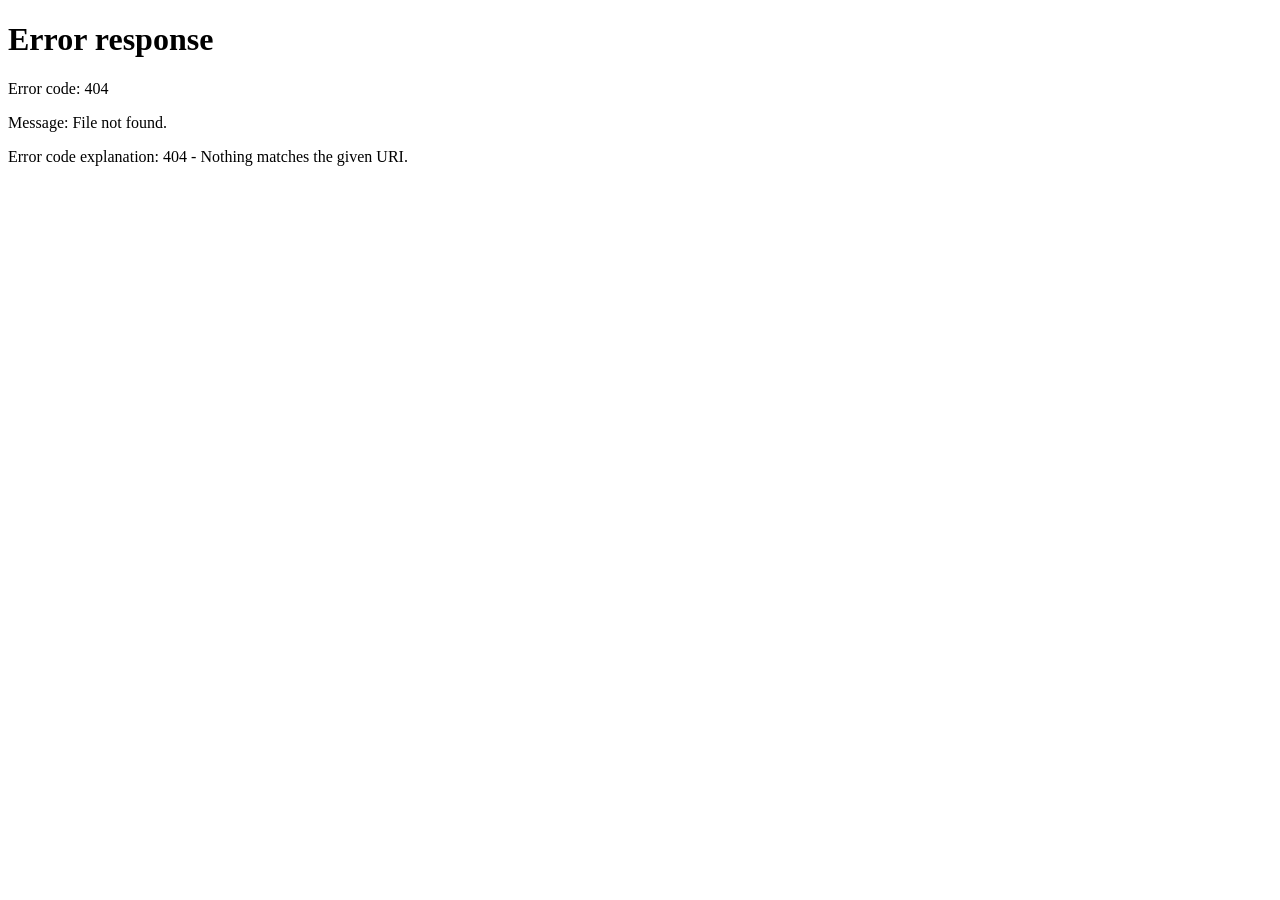
==== index.html @ fae58f32 "Add files via upload" ====
<!DOCTYPE html>
<html lang="en">
<head>
  <meta charset="UTF-8" />
  <meta name="viewport" content="width=device-width, initial-scale=1.0" />
  <meta http-equiv="X-Content-Type-Options" content="nosniff" />
  <meta http-equiv="Referrer-Policy" content="strict-origin-when-cross-origin" />
  <meta http-equiv="Content-Security-Policy" content="default-src 'self'; script-src 'self' 'unsafe-inline'; style-src 'self' 'unsafe-inline' https://fonts.googleapis.com; font-src 'self' https://fonts.gstatic.com; img-src 'self' data: https://i.ibb.co https://*.ibb.co; connect-src 'self' https://smmpannelbackend.onrender.com;" />
  <title>Dashboard — SMM Panel</title>
  <link rel="stylesheet" href="style.css" />
  <style>
  /* ── Tab visibility ── */
  .tab-section { display:none; }
  .tab-section.active { display:block; }

  /* ── dash-body/dash-main: style.css handles both mobile and desktop ── */

  /* ── Header: mobile layout ── */
  .header-row1 { display:flex; align-items:center; gap:10px; margin-bottom:14px; }
  .header-logo { flex:1; font-size:1.5rem; font-weight:900; letter-spacing:-0.5px; color:#1E1B4B; }
  .header-logo span { color:#E91E8C; }

  /* Row 2: always flex (balance always visible, hd-user mobile only) */
  .header-row2 { display:flex; align-items:center; gap:12px; }

  /* hd-user: avatar + name in mobile header row2 */
  .hd-user { display:flex; align-items:center; gap:12px; flex:1; }
  .hd-avatar {
    width:62px; height:62px; border-radius:50%; flex-shrink:0;
    background:linear-gradient(135deg,#C026D3,#7C3AED);
    display:flex; align-items:center; justify-content:center;
    box-shadow:0 4px 14px rgba(124,58,237,0.35);
  }
  .hd-avatar svg { width:36px; height:36px; fill:white; }
  .hd-user-info .greeting { font-size:0.8rem; color:#9CA3AF; line-height:1; margin-bottom:4px; }
  .hd-user-info .username { display:flex; align-items:center; gap:5px; font-size:1rem; font-weight:900; color:#111827; }

  /* Balance card base (overrides in style.css @media) */
  .balance-card { min-width: auto; }

  /* ── home-split/order-row: mobile stacked, desktop handled by style.css ── */
  @media (max-width: 899px) {
    .home-split { display:block; }
    .order-row  { display:block; }
    /* Extra bottom padding so content clears the fixed bottom nav */
    #tab-home { padding-bottom: 80px; }
    #tab-funds .funds-page { padding-bottom: 100px; }
    #tab-profile .profile-page { padding-bottom: 90px; }
    #tab-change-pw .chpw-page { padding-bottom: 90px; }
  }

  /* ── Order section ── */
  .order-section { padding:14px; }
  .order-section-title { display:flex; align-items:center; gap:10px; font-size:1.05rem; font-weight:900; color:#1E1B4B; padding:10px 0 12px; }
  .ost-icon { width:36px; height:36px; border-radius:50%; background:linear-gradient(135deg,#7C3AED,#C026D3); display:flex; align-items:center; justify-content:center; flex-shrink:0; }
  .ost-icon svg { width:18px; height:18px; fill:#fff; }
  .order-card { background:#fff; border-radius:20px; padding:18px 16px; box-shadow:0 2px 14px rgba(0,0,0,0.07); }
  .order-group { margin-bottom:14px; }
  .order-label { font-size:0.875rem; font-weight:700; color:#1E1B4B; margin-bottom:7px; display:flex; align-items:center; gap:6px; }
  .order-label .info-icon { width:17px; height:17px; border-radius:50%; border:1.5px solid #A78BFA; display:inline-flex; align-items:center; justify-content:center; font-size:0.6rem; color:#7C3AED; font-weight:900; }
  .order-search { display:flex; align-items:center; gap:10px; background:#fff; border:1.5px solid #E5E7EB; border-radius:12px; padding:11px 13px; transition:border-color .2s; }
  .order-search:focus-within { border-color:#7C3AED; }
  .order-search svg { width:18px; height:18px; flex-shrink:0; stroke:#9CA3AF; fill:none; stroke-width:2; }
  .order-search input { border:none; outline:none; width:100%; font-size:0.875rem; color:#374151; background:transparent; font-family:inherit; }
  .order-search input::placeholder { color:#9CA3AF; }
  .select-wrap { position:relative; }
  .order-select { display:flex; align-items:center; gap:10px; background:#fff; border:1.5px solid #E5E7EB; border-radius:12px; padding:11px 13px; cursor:pointer; transition:border-color .2s; }
  .order-select .sel-icon { width:36px; height:36px; border-radius:50%; flex-shrink:0; overflow:hidden; display:flex; align-items:center; justify-content:center; background:#000; }
  .order-select .sel-icon svg { width:36px; height:36px; }
  .order-select .sel-icon.music-icon { background:transparent; }
  .order-select .sel-icon.music-icon svg { width:26px; height:26px; }
  .order-select .sel-text { flex:1; font-size:0.88rem; font-weight:700; color:#1E1B4B; }
  .order-select .sel-chevron svg { width:17px; height:17px; stroke:#7C3AED; fill:none; stroke-width:2.5; }
  .select-dropdown { display:none; position:absolute; left:0; right:0; top:calc(100% + 4px); z-index:80; background:#fff; border-radius:12px; box-shadow:0 8px 28px rgba(0,0,0,0.13); border:1px solid #E5E7EB; overflow:hidden; }
  .select-dropdown.open { display:block; }
  .select-dropdown-item { display:flex; align-items:center; gap:11px; padding:12px 14px; cursor:pointer; transition:background .15s; font-size:0.85rem; font-weight:600; color:#1E1B4B; }
  .select-dropdown-item:hover { background:#F5F3FF; }
  .select-dropdown-item .di-icon { width:30px; height:30px; border-radius:50%; flex-shrink:0; display:flex; align-items:center; justify-content:center; background:#000; overflow:hidden; }
  .select-dropdown-item .di-icon.music { background:transparent; }
  .select-dropdown-item .di-icon svg { width:30px; height:30px; }
  .select-dropdown-item .di-icon.music svg { width:20px; height:20px; }
  .order-info-box { display:flex; align-items:center; gap:11px; background:linear-gradient(90deg,#EDE9FE,#FCE7F3); border-radius:12px; padding:12px 14px; }
  .order-info-box svg { width:20px; height:20px; flex-shrink:0; }
  .order-info-box span { font-size:0.88rem; font-weight:700; color:#1E1B4B; }
  .order-input { display:flex; align-items:center; gap:10px; background:#fff; border:1.5px solid #E5E7EB; border-radius:12px; padding:11px 13px; transition:border-color .2s; }
  .order-input:focus-within { border-color:#7C3AED; }
  .order-input svg { width:18px; height:18px; flex-shrink:0; stroke:#A78BFA; fill:none; stroke-width:2; }
  .order-input input { border:none; outline:none; width:100%; font-size:0.875rem; color:#374151; background:transparent; font-family:inherit; }
  .order-input input::placeholder { color:#9CA3AF; }
  .qty-wrap { display:flex; align-items:center; gap:10px; background:#fff; border:1.5px solid #E5E7EB; border-radius:12px; padding:11px 13px; transition:border-color .2s; }
  .qty-wrap:focus-within { border-color:#7C3AED; }
  .qty-wrap svg.qty-icon { width:20px; height:20px; flex-shrink:0; stroke:#A78BFA; fill:none; stroke-width:2; }
  .qty-wrap input { border:none; outline:none; flex:1; font-size:0.875rem; color:#374151; background:transparent; font-family:inherit; }
  .qty-wrap input::placeholder { color:#9CA3AF; }
  .qty-spin { display:flex; flex-direction:column; gap:1px; flex-shrink:0; }
  .qty-spin button { background:none; border:none; cursor:pointer; padding:1px 4px; line-height:1; color:#7C3AED; font-size:0.72rem; }
  .qty-hint { font-size:0.72rem; color:#7C3AED; font-weight:600; margin-top:4px; }
  .charge-box { display:flex; align-items:center; gap:11px; background:linear-gradient(90deg,#EDE9FE,#FCE7F3); border-radius:12px; padding:12px 14px; }
  .charge-icon { width:38px; height:38px; border-radius:50%; background:rgba(124,58,237,0.1); display:flex; align-items:center; justify-content:center; flex-shrink:0; }
  .charge-icon svg { width:20px; height:20px; fill:#7C3AED; }
  .charge-amount { font-size:1.3rem; font-weight:900; color:#1E1B4B; }
  .order-submit { width:100%; padding:15px; border:none; border-radius:14px; background:linear-gradient(90deg,#7B3FBF,#E91E8C); color:#fff; font-size:1rem; font-weight:800; cursor:pointer; margin-top:4px; box-shadow:0 5px 18px rgba(124,58,237,0.32); transition:opacity .2s; font-family:inherit; }
  .order-submit:hover { opacity:.91; }
  .order-submit:disabled { opacity:.55; cursor:not-allowed; }
  .order-alert { padding:11px 14px; border-radius:12px; font-size:0.875rem; font-weight:700; text-align:center; margin-top:10px; display:none; }
  .order-alert.show { display:block; }
  .order-alert.success { background:#F0FDF4; border:1.5px solid #BBF7D0; color:#16A34A; }
  .order-alert.error   { background:#FEF2F2; border:1.5px solid #FECACA; color:#DC2626; }

  /* ── Placeholder tabs ── */
  .placeholder-tab { display:flex; flex-direction:column; align-items:center; justify-content:center; min-height:calc(100vh - 120px); gap:14px; color:#9CA3AF; padding:40px 20px; }
  .placeholder-tab .pt-emoji { font-size:3.5rem; }
  .placeholder-tab h3 { font-size:1.25rem; font-weight:800; color:#374151; }
  .placeholder-tab p  { font-size:0.875rem; text-align:center; }

  /* ── Spinner ── */
  .spinner { display:inline-block; width:15px; height:15px; border:2px solid rgba(255,255,255,0.4); border-top-color:#fff; border-radius:50%; animation:spin .7s linear infinite; vertical-align:middle; margin-right:6px; }
  @keyframes spin { to { transform:rotate(360deg); } }

  /* ── Profile tab ── */
  .profile-page { padding:14px 14px 100px; background:#F5F5FA; min-height:calc(100vh - 68px); }
  .profile-user-card { background:#fff; border-radius:20px; padding:20px 16px; display:flex; align-items:center; gap:14px; box-shadow:0 2px 12px rgba(0,0,0,0.07); margin-bottom:14px; }
  .profile-avatar-wrap { position:relative; flex-shrink:0; }
  .profile-avatar { width:72px; height:72px; border-radius:50%; background:linear-gradient(135deg,#7C3AED,#9B5CF6); display:flex; align-items:center; justify-content:center; }
  .profile-avatar svg { width:40px; height:40px; fill:rgba(255,255,255,0.9); }
  .profile-online-dot { position:absolute; bottom:4px; right:4px; width:13px; height:13px; border-radius:50%; background:#22C55E; border:2.5px solid #fff; }
  .profile-name-row { display:flex; align-items:center; gap:7px; margin-bottom:4px; }
  .profile-name { font-size:1.25rem; font-weight:900; color:#111827; }
  .profile-badge { width:19px; height:19px; border-radius:50%; background:#EF4444; display:flex; align-items:center; justify-content:center; }
  .profile-badge svg { width:11px; height:11px; fill:#fff; }
  .profile-email { font-size:0.85rem; color:#6B7280; font-weight:500; }
  .profile-stats { display:grid; grid-template-columns:1fr 1fr; gap:12px; margin-bottom:14px; }
  .profile-stat-card { background:#fff; border-radius:18px; padding:18px 14px; display:flex; flex-direction:column; align-items:center; box-shadow:0 2px 12px rgba(0,0,0,0.07); gap:9px; }
  .psc-icon { width:50px; height:50px; border-radius:50%; background:linear-gradient(135deg,#7C3AED,#9B5CF6); display:flex; align-items:center; justify-content:center; }
  .psc-icon svg { width:24px; height:24px; fill:#fff; }
  .psc-label { font-size:0.78rem; color:#9CA3AF; font-weight:600; }
  .psc-value { font-size:1rem; font-weight:900; color:#111827; }
  .profile-menu-card { background:#fff; border-radius:20px; box-shadow:0 2px 12px rgba(0,0,0,0.07); overflow:hidden; }
  .pm-row { display:flex; align-items:center; gap:13px; padding:16px 16px; border-bottom:1px solid #F3F4F6; cursor:pointer; transition:background .15s; }
  .pm-row:last-child { border-bottom:none; }
  .pm-row:hover { background:#F9FAFB; }
  .pm-row-icon { width:36px; height:36px; border-radius:50%; background:#EDE9FE; display:flex; align-items:center; justify-content:center; flex-shrink:0; }
  .pm-row-icon.red-bg { background:#FEF2F2; }
  .pm-row-icon svg { width:19px; height:19px; fill:#7C3AED; }
  .pm-row-icon.red-bg svg { fill:#EF4444; }
  .pm-row-label { flex:1; font-size:0.92rem; font-weight:700; color:#1E1B4B; }
  .pm-row-label.red { color:#EF4444; }
  .pm-row-right { font-size:0.8rem; color:#9CA3AF; font-weight:600; }
  .pm-row-arrow svg { width:17px; height:17px; stroke:#9CA3AF; fill:none; stroke-width:2; stroke-linecap:round; }

  /* ── Change Password tab ── */
  .chpw-page { padding:0 14px 100px; background:#F5F5FA; min-height:calc(100vh - 68px); }
  .chpw-back-row { display:flex; align-items:center; gap:9px; padding:16px 0 12px; cursor:pointer; width:fit-content; }
  .chpw-back-row svg { width:20px; height:20px; stroke:#7C3AED; fill:none; stroke-width:2.5; stroke-linecap:round; }
  .chpw-back-label { font-size:0.875rem; font-weight:700; color:#7C3AED; }
  .chpw-card { background:#fff; border-radius:20px; padding:24px 18px; box-shadow:0 2px 14px rgba(0,0,0,0.07); }
  .chpw-title { font-size:1.35rem; font-weight:900; color:#1E1B4B; margin-bottom:20px; }
  .chpw-group { margin-bottom:14px; }
  .chpw-label { font-size:0.875rem; font-weight:700; color:#374151; margin-bottom:7px; }
  .chpw-input-wrap { display:flex; align-items:center; gap:10px; background:#F9FAFB; border:1.5px solid #E5E7EB; border-radius:13px; padding:12px 13px; transition:border-color .2s; }
  .chpw-input-wrap:focus-within { border-color:#7C3AED; background:#fff; }
  .chpw-input-wrap svg { width:18px; height:18px; flex-shrink:0; fill:#A78BFA; }
  .chpw-input-wrap input { border:none; outline:none; flex:1; font-size:0.875rem; font-family:inherit; color:#374151; background:transparent; }
  .chpw-input-wrap input::placeholder { color:#9CA3AF; }
  .chpw-eye { background:none; border:none; cursor:pointer; color:#9CA3AF; display:flex; }
  .chpw-eye svg { width:17px; height:17px; fill:none; stroke:currentColor; stroke-width:2; }
  .chpw-submit { width:100%; padding:15px; border:none; border-radius:13px; background:linear-gradient(90deg,#7B3FBF,#E91E8C); color:#fff; font-size:0.95rem; font-weight:800; font-family:inherit; cursor:pointer; margin-top:6px; box-shadow:0 5px 16px rgba(124,58,237,0.32); transition:opacity .2s; }
  .chpw-submit:hover { opacity:.91; }
  .chpw-submit:disabled { opacity:.55; cursor:not-allowed; }
  .chpw-alert { padding:11px 13px; border-radius:12px; font-size:0.875rem; font-weight:700; text-align:center; margin-top:10px; display:none; }
  .chpw-alert.show { display:block; }
  .chpw-alert.success { background:#F0FDF4; border:1.5px solid #BBF7D0; color:#16A34A; }
  .chpw-alert.error   { background:#FEF2F2; border:1.5px solid #FECACA; color:#DC2626; }

  /* ── Add Funds tab ── */
  .funds-page { min-height:calc(100vh - 68px); background:linear-gradient(135deg,#230769 0%,#5B1AB0 35%,#9B2FC9 65%,#E91E8C 100%); padding-bottom:100px; }
  .funds-top-bar { display:flex; align-items:center; padding:16px 16px 12px; gap:12px; }
  .funds-back-btn { width:40px; height:40px; border-radius:12px; background:rgba(255,255,255,0.18); border:none; cursor:pointer; display:flex; align-items:center; justify-content:center; flex-shrink:0; }
  .funds-top-logo { flex:1; text-align:center; font-size:1.35rem; font-weight:900; color:#fff; letter-spacing:-0.5px; }
  .funds-top-logo span { color:#E91E8C; }
  .funds-top-spacer { width:40px; }
  .funds-card { background:#fff; border-radius:24px 24px 0 0; padding:26px 18px 32px; }
  .funds-title { font-size:1.9rem; font-weight:900; color:#111827; margin-bottom:22px; }
  .funds-section-label { display:flex; align-items:center; gap:10px; font-size:0.9rem; font-weight:800; color:#1E1B4B; margin-bottom:11px; }
  .fsl-icon { width:28px; height:28px; border-radius:8px; background:linear-gradient(135deg,#7C3AED,#C026D3); display:flex; align-items:center; justify-content:center; }
  .fsl-icon svg { width:15px; height:15px; fill:#fff; }
  .fsl-icon-circle { width:24px; height:24px; border-radius:50%; background:linear-gradient(135deg,#7C3AED,#C026D3); display:flex; align-items:center; justify-content:center; font-size:0.65rem; font-weight:900; color:#fff; flex-shrink:0; }
  .payment-row { display:flex; align-items:center; gap:13px; border:1.5px solid #E5E7EB; border-radius:13px; padding:13px 14px; margin-bottom:10px; cursor:pointer; transition:border-color .2s; }
  .payment-row:hover { border-color:#7C3AED; }
  .pm-icon { width:42px; height:42px; border-radius:50%; background:linear-gradient(135deg,#7C3AED,#C026D3); display:flex; align-items:center; justify-content:center; flex-shrink:0; }
  .pm-icon svg { width:20px; height:20px; fill:#fff; }
  .pm-info { flex:1; }
  .pm-name { font-size:0.92rem; font-weight:800; color:#1E1B4B; }
  .pm-holder { font-size:0.78rem; color:#6B7280; margin-top:2px; }
  .pm-copy { background:none; border:1.5px solid #E5E7EB; border-radius:8px; padding:5px; cursor:pointer; color:#7C3AED; display:flex; align-items:center; transition:background .15s; }
  .pm-copy:hover { background:#F5F3FF; }
  .pm-copy svg { width:17px; height:17px; }
  .instr-wrap { margin:18px 0 8px; }
  .instr-step { display:flex; align-items:flex-start; gap:11px; padding:9px 0; border-bottom:1px solid #F3F4F6; }
  .instr-step:last-child { border-bottom:none; }
  .instr-num { width:24px; height:24px; border-radius:50%; background:linear-gradient(135deg,#7C3AED,#C026D3); display:flex; align-items:center; justify-content:center; font-size:0.72rem; font-weight:900; color:#fff; flex-shrink:0; }
  .instr-text { font-size:0.85rem; color:#374151; line-height:1.65; padding-top:2px; }
  .note-box { background:#FFF1F2; border:1.5px solid #FECDD3; border-radius:12px; padding:13px 14px; margin:13px 0 18px; }
  .note-heading { font-size:0.85rem; font-weight:900; color:#BE123C; margin-bottom:5px; display:flex; align-items:center; gap:5px; }
  .note-text { font-size:0.82rem; color:#BE123C; line-height:1.7; }
  .note-text .note-line { display:block; margin-bottom:3px; }
  .upload-label { font-size:0.875rem; font-weight:800; color:#1E1B4B; margin-bottom:9px; }
  .upload-box { border:2px dashed #7C3AED; border-radius:13px; background:#F5F3FF; padding:20px 14px; display:flex; flex-direction:column; align-items:center; gap:7px; cursor:pointer; margin-bottom:16px; transition:background .2s; }
  .upload-box:hover { background:#EDE9FE; }
  .upload-circle { width:42px; height:42px; border-radius:50%; background:linear-gradient(135deg,#7C3AED,#C026D3); display:flex; align-items:center; justify-content:center; }
  .upload-circle svg { width:20px; height:20px; fill:#fff; }
  .upload-text { font-size:0.875rem; font-weight:800; color:#7C3AED; }
  .upload-hint { font-size:0.73rem; color:#9CA3AF; }
  .upload-preview { display:none; width:100%; border-radius:10px; margin-top:10px; max-height:150px; object-fit:cover; }
  .txn-label { font-size:0.875rem; font-weight:800; color:#1E1B4B; margin-bottom:7px; }
  .txn-input-wrap { display:flex; align-items:center; gap:10px; border:1.5px solid #E5E7EB; border-radius:13px; padding:12px 13px; margin-bottom:20px; transition:border-color .2s; background:#fff; }
  .txn-input-wrap:focus-within { border-color:#7C3AED; }
  .txn-input-wrap svg { width:19px; height:19px; flex-shrink:0; stroke:#A78BFA; fill:none; stroke-width:2; }
  .txn-input-wrap input { border:none; outline:none; width:100%; font-size:0.875rem; color:#374151; background:transparent; font-family:inherit; }
  .txn-input-wrap input::placeholder { color:#9CA3AF; }
  .funds-submit { width:100%; padding:16px 18px; border:none; border-radius:14px; background:linear-gradient(90deg,#7B3FBF,#E91E8C); color:#fff; font-size:0.95rem; font-weight:800; cursor:pointer; display:flex; align-items:center; justify-content:center; gap:10px; box-shadow:0 5px 18px rgba(124,58,237,0.32); transition:opacity .2s; font-family:inherit; }
  .funds-submit:hover { opacity:.91; }
  .funds-submit:disabled { opacity:.55; cursor:not-allowed; }
  .funds-submit svg { width:20px; height:20px; fill:#fff; flex-shrink:0; }
  .funds-alert { padding:11px 14px; border-radius:12px; font-size:0.875rem; font-weight:700; text-align:center; margin-top:10px; display:none; }
  .funds-alert.show { display:block; }
  .funds-alert.success { background:#F0FDF4; border:1.5px solid #BBF7D0; color:#16A34A; }
  .funds-alert.error   { background:#FEF2F2; border:1.5px solid #FECACA; color:#DC2626; }

  /* ══════════════════════════════════════════════════════
     ORDERS TAB — complete styles
  ══════════════════════════════════════════════════════ */
  .orders-page        { background:#F2F3F8; min-height:calc(100vh - 68px); padding-bottom:90px; }
  .orders-header      { display:flex; align-items:center; justify-content:space-between; padding:14px 14px 0; }
  .orders-title       { font-size:1.15rem; font-weight:900; color:#1E1B4B; }
  .orders-refresh-btn { display:inline-flex; align-items:center; gap:5px; background:#fff; border:1.5px solid #7C3AED; border-radius:10px; padding:6px 12px; font-size:.8rem; font-weight:700; color:#7C3AED; cursor:pointer; font-family:inherit; }
  .orders-refresh-btn:hover { background:#EDE9FE; }
  .of-row             { display:flex; gap:8px; padding:12px 14px 14px; overflow-x:auto; scrollbar-width:none; }
  .of-row::-webkit-scrollbar { display:none; }
  .of-card            { display:flex; flex-direction:column; align-items:center; justify-content:center; gap:5px; padding:10px 12px; border-radius:14px; border:1.5px solid #E5E7EB; background:#fff; cursor:pointer; font-family:inherit; font-size:.72rem; font-weight:800; color:#6B7280; white-space:nowrap; flex-shrink:0; min-width:62px; transition:all .18s; box-shadow:0 1px 5px rgba(0,0,0,.06); }
  .of-card svg        { width:20px; height:20px; fill:currentColor; }
  .of-card:hover      { border-color:#7C3AED; color:#7C3AED; }
  .of-card.active     { background:linear-gradient(135deg,#7C3AED,#E91E8C); border-color:transparent; color:#fff; box-shadow:0 4px 14px rgba(124,58,237,.35); }
  .ord-card           { background:#fff; border-radius:20px; margin:0 12px 12px; box-shadow:0 2px 12px rgba(0,0,0,.08); overflow:hidden; }
  .ord-head           { padding:14px 16px 10px; border-bottom:1px solid #F3F4F6; }
  .ord-name           { font-size:.875rem; font-weight:800; color:#1E1B4B; line-height:1.5; margin-bottom:6px; word-break:break-word; }
  .ord-badge          { display:inline-flex; align-items:center; gap:4px; padding:3px 10px; border-radius:20px; font-size:.72rem; font-weight:800; }
  .ob-pending         { background:#FEF3C7; color:#D97706; }
  .ob-inprogress      { background:#DBEAFE; color:#2563EB; }
  .ob-completed       { background:#D1FAE5; color:#059669; }
  .ob-partial         { background:#FED7AA; color:#C2410C; }
  .ob-canceled        { background:#FEE2E2; color:#DC2626; }
  .ob-processing      { background:#F3F4F6; color:#6B7280; }
  .ob-failed          { background:#FEE2E2; color:#DC2626; }
  .ord-body           { padding:12px 14px; }
  .ord-grid           { display:grid; grid-template-columns:1fr 1fr; gap:8px; margin-bottom:10px; }
  .ord-stat           { background:#F9FAFB; border-radius:10px; padding:8px 10px; }
  .ord-stat-lbl       { font-size:.65rem; color:#9CA3AF; font-weight:700; margin-bottom:2px; }
  .ord-stat-val       { font-size:.88rem; font-weight:800; color:#1E1B4B; }
  .ord-link           { background:#F0EDFC; border-radius:10px; padding:8px 10px; margin-bottom:10px; }
  .ord-link-lbl       { font-size:.65rem; color:#7C3AED; font-weight:700; margin-bottom:3px; }
  .ord-link-val       { font-size:.75rem; color:#5B21B6; font-weight:600; word-break:break-all; line-height:1.5; }
  .ord-foot           { display:flex; align-items:center; justify-content:space-between; flex-wrap:wrap; gap:6px; }
  .ord-date           { font-size:.68rem; color:#9CA3AF; }
  .ord-btns           { display:flex; gap:6px; }
  .ord-sync           { display:inline-flex; align-items:center; gap:4px; padding:7px 13px; border:1.5px solid #D1D5DB; border-radius:10px; font-size:.75rem; font-weight:700; background:#fff; color:#374151; cursor:pointer; font-family:inherit; transition:all .15s; }
  .ord-sync:hover     { border-color:#7C3AED; color:#7C3AED; }
  .ord-sync:disabled  { opacity:.5; cursor:not-allowed; }
  .ord-sync svg       { width:13px; height:13px; fill:currentColor; }
  .ord-cancel         { display:inline-flex; align-items:center; gap:4px; padding:7px 13px; border:none; border-radius:10px; font-size:.75rem; font-weight:700; background:#FEE2E2; color:#DC2626; cursor:pointer; font-family:inherit; transition:all .15s; }
  .ord-cancel:hover   { background:#DC2626; color:#fff; }
  .ord-cancel:disabled{ opacity:.5; cursor:not-allowed; }
  .ord-cancel svg     { width:13px; height:13px; fill:currentColor; }
  .orders-loading     { text-align:center; padding:50px 20px; color:#9CA3AF; font-weight:700; }
  .orders-error       { text-align:center; padding:40px 20px; }
  .orders-error p     { color:#DC2626; font-weight:700; margin-bottom:14px; font-size:.9rem; }
  .orders-retry       { padding:9px 22px; border:none; border-radius:10px; background:#7C3AED; color:#fff; font-size:.875rem; font-weight:700; cursor:pointer; font-family:inherit; }
  .orders-empty       { text-align:center; padding:60px 20px; color:#9CA3AF; }
  .orders-empty p     { font-weight:700; font-size:.875rem; }

  /* Cancel confirmation modal overlay */
  .cancel-toast { position:fixed; bottom:80px; left:50%; transform:translateX(-50%);
    background:#1E1B4B; color:#fff; padding:12px 20px; border-radius:14px;
    font-size:.85rem; font-weight:700; z-index:9999; white-space:nowrap;
    box-shadow:0 4px 20px rgba(0,0,0,.25); animation:slideUp .3s ease; }
  @keyframes slideUp { from{opacity:0;transform:translateX(-50%) translateY(10px)}
                       to  {opacity:1;transform:translateX(-50%) translateY(0)} }
</style></head>
<body>

<div class="dash-page">

  <!-- ═══ SIDEBAR OVERLAY ═══════════════════ -->
  <div class="sidebar-overlay" id="overlay" onclick="closeSidebar()"></div>

  <!-- ═══ HEADER ════════════════════════════ -->
  <div class="dash-header">
    <!-- Row 1: hamburger + logo only -->
    <div class="header-row1">
      <button class="hamburger-btn" onclick="openSidebar()">
        <svg viewBox="0 0 24 24">
          <line x1="3" y1="6"  x2="21" y2="6" />
          <line x1="3" y1="12" x2="21" y2="12"/>
          <line x1="3" y1="18" x2="21" y2="18"/>
        </svg>
      </button>
      <div class="header-logo">TheNet<span>SMM</span></div>
    </div>
    <!-- Row 2: avatar + user info + balance card (same row on mobile) -->
    <div class="header-row2">
      <!-- User info: hidden on desktop (sidebar shows it) -->
      <div class="hd-user">
        <div class="hd-avatar">
          <svg viewBox="0 0 24 24"><path d="M12 12c2.7 0 4.8-2.1 4.8-4.8S14.7 2.4 12 2.4 7.2 4.5 7.2 7.2 9.3 12 12 12zm0 2.4c-3.2 0-9.6 1.6-9.6 4.8v2.4h19.2v-2.4c0-3.2-6.4-4.8-9.6-4.8z"/></svg>
        </div>
        <div class="hd-user-info">
          <div class="greeting">Welcome back!</div>
          <div class="username">
            <span id="headerName">SMM Panel</span>
            <span class="verified-badge">
              <svg viewBox="0 0 24 24"><path d="M12 2C6.48 2 2 6.48 2 12s4.48 10 10 10 10-4.48 10-10S17.52 2 12 2zm-2 15l-5-5 1.41-1.41L10 14.17l7.59-7.59L19 8l-9 9z"/></svg>
            </span>
          </div>
        </div>
      </div>
      <!-- Balance card: always visible -->
      <div class="balance-card" onclick="setTab('funds')" style="cursor:pointer">
        <svg class="wallet-icon" viewBox="0 0 24 24"><path d="M21 18v1c0 1.1-.9 2-2 2H5c-1.11 0-2-.9-2-2V5c0-1.1.89-2 2-2h14c1.1 0 2 .9 2 2v1h-9c-1.11 0-2 .9-2 2v8c0 1.1.89 2 2 2h9zm-9-2h10V8H12v8zm4-2.5c-.83 0-1.5-.67-1.5-1.5s.67-1.5 1.5-1.5 1.5.67 1.5 1.5-.67 1.5-1.5 1.5z"/></svg>
        <div class="bal-text">
          <div class="bal-amount" id="balanceAmt">0 MMK</div>
          <div class="bal-label">Your Balance</div>
        </div>
        <div class="chevron"><svg viewBox="0 0 24 24"><path stroke-linecap="round" stroke-linejoin="round" d="M19 9l-7 7-7-7"/></svg></div>
      </div>
    </div>
  </div>


  <div class="dash-body">
  <!-- ═══ SIDEBAR ═══════════════════════════ -->
  <div class="sidebar" id="sidebar">
    <div class="sidebar-user">
      <div class="sidebar-user-inner">
        <div class="sidebar-avatar">
          <svg viewBox="0 0 24 24"><path d="M12 12c2.7 0 4.8-2.1 4.8-4.8S14.7 2.4 12 2.4 7.2 4.5 7.2 7.2 9.3 12 12 12zm0 2.4c-3.2 0-9.6 1.6-9.6 4.8v2.4h19.2v-2.4c0-3.2-6.4-4.8-9.6-4.8z"/></svg>
        </div>
        <div>
          <div class="sidebar-name" id="sidebarName">—</div>
          <div class="sidebar-email" id="sidebarEmail">—</div>
        </div>
      </div>
    </div>
    <nav class="sidebar-nav">
      <a href="#" id="sb-home" onclick="setTab('home');closeSidebar()">
        <span class="nav-icon"><svg viewBox="0 0 24 24"><path d="M10 20v-6h4v6h5v-8h3L12 3 2 12h3v8z"/></svg></span>
        Home
      </a>
      <a href="#" id="sb-funds" onclick="setTab('funds');closeSidebar()">
        <span class="nav-icon"><svg viewBox="0 0 24 24"><path d="M21 18v1c0 1.1-.9 2-2 2H5c-1.11 0-2-.9-2-2V5c0-1.1.89-2 2-2h14c1.1 0 2 .9 2 2v1h-9c-1.11 0-2 .9-2 2v8c0 1.1.89 2 2 2h9zm-9-2h10V8H12v8zm4-2.5c-.83 0-1.5-.67-1.5-1.5s.67-1.5 1.5-1.5 1.5.67 1.5 1.5-.67 1.5-1.5 1.5z"/></svg></span>
        Add Funds
      </a>
      <a href="#" onclick="goToOrders();closeSidebar()">
        <span class="nav-icon"><svg viewBox="0 0 24 24"><path d="M7 18c-1.1 0-1.99.9-1.99 2S5.9 22 7 22s2-.9 2-2-.9-2-2-2zM1 2v2h2l3.6 7.59-1.35 2.45c-.16.28-.25.61-.25.96C5 16.1 6.9 18 9 18h12v-2H9.42c-.14 0-.25-.11-.25-.25l.03-.12.9-1.63H19c.75 0 1.41-.41 1.75-1.03l3.58-6.49A1 1 0 0023.47 5H5.21l-.94-2H1zm16 16c-1.1 0-1.99.9-1.99 2s.89 2 1.99 2 2-.9 2-2-.9-2-2-2z"/></svg></span>
        New Order
      </a>
      <a href="#" id="sb-orders" onclick="setTab('orders');closeSidebar()">
        <span class="nav-icon"><svg viewBox="0 0 24 24"><path d="M19 3H5c-1.1 0-2 .9-2 2v14c0 1.1.9 2 2 2h14c1.1 0 2-.9 2-2V5c0-1.1-.9-2-2-2zm-5 14H7v-2h7v2zm3-4H7v-2h10v2zm0-4H7V7h10v2z"/></svg></span>
        Orders
      </a>
      <a href="#" id="sb-profile" onclick="setTab('profile');closeSidebar()">
        <span class="nav-icon"><svg viewBox="0 0 24 24"><path d="M12 12c2.7 0 4.8-2.1 4.8-4.8S14.7 2.4 12 2.4 7.2 4.5 7.2 7.2 9.3 12 12 12zm0 2.4c-3.2 0-9.6 1.6-9.6 4.8v2.4h19.2v-2.4c0-3.2-6.4-4.8-9.6-4.8z"/></svg></span>
        Profile
      </a>
      <!-- Terms of Service -->
      <a href="#" id="sb-terms" onclick="setTab('terms');closeSidebar()">
        <span class="nav-icon"><svg viewBox="0 0 24 24"><path d="M14 2H6c-1.1 0-2 .9-2 2v16c0 1.1.9 2 2 2h12c1.1 0 2-.9 2-2V8l-6-6zm-1 7V3.5L18.5 9H13zM8 16h8v2H8v-2zm0-4h8v2H8v-2zm0-4h5v2H8V8z"/></svg></span>
        Terms of Service
      </a>
      <button class="logout-btn" onclick="logout()">
        <span class="nav-icon"><svg viewBox="0 0 24 24"><path d="M17 7l-1.41 1.41L18.17 11H8v2h10.17l-2.58 2.58L17 17l5-5zM4 5h8V3H4c-1.1 0-2 .9-2 2v14c0 1.1.9 2 2 2h8v-2H4V5z"/></svg></span>
        Logout
      </button>
    </nav>
  </div>

  <div class="dash-main">
  <!-- ════════════════════════════════════════
       TAB: HOME
  ════════════════════════════════════════ -->
  <div class="tab-section active" id="tab-home">

    <!-- STAT CARDS -->
    <div class="stat-cards">
      <div class="stat-card">
        <div class="stat-icon">
          <svg viewBox="0 0 24 24"><path d="M21 18v1c0 1.1-.9 2-2 2H5c-1.11 0-2-.9-2-2V5c0-1.1.89-2 2-2h14c1.1 0 2 .9 2 2v1h-9c-1.11 0-2 .9-2 2v8c0 1.1.89 2 2 2h9zm-9-2h10V8H12v8zm4-2.5c-.83 0-1.5-.67-1.5-1.5s.67-1.5 1.5-1.5 1.5.67 1.5 1.5-.67 1.5-1.5 1.5z"/></svg>
        </div>
        <div class="stat-label">Add Balance</div>
        <div class="stat-sub">Top up your balance</div>
        <button class="stat-btn" onclick="setTab('funds')">
          <svg class="stroke-icon" viewBox="0 0 24 24"><path d="M13 7l5 5m0 0l-5 5m5-5H6"/></svg>
        </button>
      </div>
      <div class="stat-card" onclick="setTab('funds')" style="cursor:pointer">
        <div class="stat-icon">
          <svg class="stroke-icon" viewBox="0 0 24 24"><path d="M13 7h8m0 0v8m0-8l-8 8-4-4-6 6"/></svg>
        </div>
        <div class="stat-label">Balance Spent</div>
        <div class="stat-value" id="balSpent">0 MMK</div>
        <button class="stat-btn">
          <svg class="stroke-icon" viewBox="0 0 24 24"><path d="M13 7h8m0 0v8m0-8l-8 8-4-4-6 6"/></svg>
        </button>
      </div>
      <div class="stat-card">
        <div class="stat-icon">
          <svg viewBox="0 0 24 24"><path d="M19 3H5c-1.1 0-2 .9-2 2v14c0 1.1.9 2 2 2h14c1.1 0 2-.9 2-2V5c0-1.1-.9-2-2-2zm-5 14H7v-2h7v2zm3-4H7v-2h10v2zm0-4H7V7h10v2z"/></svg>
        </div>
        <div class="stat-label">Total Orders</div>
        <div class="stat-value" id="totalOrders">0</div>
        <button class="stat-btn">
          <svg class="fill-icon" viewBox="0 0 24 24"><path d="M19 3H5c-1.1 0-2 .9-2 2v14c0 1.1.9 2 2 2h14c1.1 0 2-.9 2-2V5c0-1.1-.9-2-2-2zm-5 14H7v-2h7v2zm3-4H7v-2h10v2zm0-4H7V7h10v2z"/></svg>
        </button>
      </div>
    </div>

    <!-- DESKTOP: services + order side by side -->
    <div class="home-split">

    <!-- SERVICES CARD -->
    <div class="services-wrap">
      <div class="services-card">
        <div class="services-header">
          <h2>Services</h2>
          <button class="view-all-btn">
            View All
            <svg viewBox="0 0 24 24"><path stroke-linecap="round" stroke-linejoin="round" d="M9 5l7 7-7 7"/></svg>
          </button>
        </div>
        <div class="search-bar">
          <svg viewBox="0 0 24 24"><circle cx="11" cy="11" r="8"/><line x1="21" y1="21" x2="16.65" y2="16.65"/></svg>
          <input type="text" id="searchInput" placeholder="Search Service by ID or Name" oninput="filterServices()" />
          <button class="filter-btn">
            <svg viewBox="0 0 24 24"><line x1="4" y1="6" x2="20" y2="6"/><line x1="8" y1="12" x2="16" y2="12"/><line x1="11" y1="18" x2="13" y2="18"/></svg>
          </button>
        </div>
        <div class="popular-label"><span>🔥</span><span>Popular Services</span></div>
        <div class="social-grid" id="socialGrid"></div>
      </div>
    </div>

    <!-- ══════════════════════════════════════
         ALL CATEGORIES / ORDER FORM
         (scroll anchor: id="orderSection")
    ══════════════════════════════════════ -->
    <div id="orderSection" class="order-section">

      <!-- Section title -->
      <div class="order-section-title">
        <div class="ost-icon">
          <svg viewBox="0 0 24 24"><path d="M3 18h18v-2H3v2zm0-5h18v-2H3v2zm0-7v2h18V6H3z"/></svg>
        </div>
        All Categories
      </div>

      <div class="order-card" style="position:relative">

        <!-- Loading overlay while fetching services -->
        <div id="orderLoadingOverlay" style="
          display:flex; position:absolute; inset:0; background:rgba(255,255,255,0.9);
          border-radius:20px; z-index:10; align-items:center; justify-content:center;
          flex-direction:column; gap:12px;">
          <div style="width:38px;height:38px;border:3px solid #EDE9FE;border-top-color:#7C3AED;border-radius:50%;animation:spin .7s linear infinite"></div>
          <span style="font-size:0.85rem;font-weight:700;color:#7C3AED">Loading services...</span>
        </div>

        <!-- Search by ID -->
        <div class="order-group">
          <div class="order-label">Search Service by ID</div>
          <div class="order-search">
            <svg viewBox="0 0 24 24"><circle cx="11" cy="11" r="8"/><line x1="21" y1="21" x2="16.65" y2="16.65"/></svg>
            <input type="text" id="orderSearch" placeholder="type ID or name" oninput="searchOrderService()" />
          </div>
        </div>

        <!-- Category dropdown -->
        <div class="order-group">
          <div class="order-label">Category</div>
          <div class="select-wrap">
            <div class="order-select" id="catSelect" onclick="toggleDropdown('catDrop')">
              <div class="sel-icon" id="catSelIcon">
                <svg xmlns="http://www.w3.org/2000/svg" viewBox="0 0 24 24" fill="#fff" style="background:#000;border-radius:50%"><path d="M12.525.02c1.31-.02 2.61-.01 3.91-.02.08 1.53.63 3.09 1.75 4.17 1.12 1.11 2.7 1.62 4.24 1.79v4.03c-1.44-.05-2.89-.35-4.2-.97-.57-.26-1.1-.59-1.62-.93-.01 2.92.01 5.84-.02 8.75-.08 1.4-.54 2.79-1.35 3.94-1.31 1.92-3.58 3.17-5.91 3.21-1.43.08-2.86-.31-4.08-1.03-2.02-1.19-3.44-3.37-3.65-5.71-.02-.5-.03-1-.01-1.49.18-1.9 1.12-3.72 2.58-4.96 1.66-1.44 3.98-2.13 6.15-1.72.02 1.48-.04 2.96-.04 4.44-.99-.32-2.15-.23-3.02.37-.63.41-1.11 1.04-1.36 1.75-.21.51-.15 1.07-.14 1.61.24 1.64 1.82 3.02 3.5 2.87 1.12-.01 2.19-.66 2.77-1.61.19-.33.4-.67.41-1.06.1-1.79.06-3.57.07-5.36.01-4.03-.01-8.05.02-12.07z"/></svg>
              </div>
              <span class="sel-text" id="catSelText">TikTok Likes (Non Drop)</span>
              <div class="sel-chevron"><svg viewBox="0 0 24 24"><path stroke-linecap="round" stroke-linejoin="round" d="M19 9l-7 7-7-7"/></svg></div>
            </div>
            <div class="select-dropdown" id="catDrop"></div>
          </div>
        </div>

        <!-- Service dropdown -->
        <div class="order-group">
          <div class="order-label">Service</div>
          <div class="select-wrap">
            <div class="order-select" id="svcSelect" onclick="toggleDropdown('svcDrop')">
              <div class="sel-icon music-icon" id="svcSelIcon">
                <svg viewBox="0 0 24 24" fill="#E91E8C"><path d="M12 3v10.55c-.59-.34-1.27-.55-2-.55-2.21 0-4 1.79-4 4s1.79 4 4 4 4-1.79 4-4V7h4V3h-6z"/></svg>
              </div>
              <span class="sel-text" id="svcSelText">1479 - TikTok - Likes ~</span>
              <div class="sel-chevron"><svg viewBox="0 0 24 24"><path stroke-linecap="round" stroke-linejoin="round" d="M19 9l-7 7-7-7"/></svg></div>
            </div>
            <div class="select-dropdown" id="svcDrop"></div>
          </div>
        </div>

        <!-- Average time + Quantity (2-col on desktop) -->
        <div class="order-row">
          <div class="order-group">
            <div class="order-label">Average time <span class="info-icon">i</span></div>
            <div class="order-info-box">
              <svg viewBox="0 0 24 24" fill="none" stroke="#7C3AED" stroke-width="2"><circle cx="12" cy="12" r="10"/><polyline points="12 6 12 12 16 14"/></svg>
              <span id="avgTimeDisplay">18 Minutes</span>
            </div>
          </div>
          <div class="order-group">
            <div class="order-label">Quantity</div>
            <div class="qty-wrap">
              <svg class="qty-icon" viewBox="0 0 24 24"><path d="M19 11H7.83l4.88-4.88c.39-.39.39-1.03 0-1.42-.39-.39-1.02-.39-1.41 0l-6.59 6.59c-.39.39-.39 1.02 0 1.41l6.59 6.59c.39.39 1.02.39 1.41 0 .39-.39.39-1.02 0-1.41L7.83 13H19c.55 0 1-.45 1-1s-.45-1-1-1z"/></svg>
              <input type="number" id="orderQty" placeholder="Enter quantity" oninput="calcCharge()" />
              <div class="qty-spin">
                <button type="button" onclick="changeQty(100)">▲</button>
                <button type="button" onclick="changeQty(-100)">▼</button>
              </div>
            </div>
            <div class="qty-hint" id="qtyHint">Min: 10 - Max: 10,000,000</div>
          </div>
        </div>

        <!-- Link + Charge (2-col on desktop) -->
        <div class="order-row">
          <div class="order-group">
            <div class="order-label">Link</div>
            <div class="order-input">
              <svg viewBox="0 0 24 24"><path d="M10 13a5 5 0 007.54.54l3-3a5 5 0 00-7.07-7.07l-1.72 1.71"/><path d="M14 11a5 5 0 00-7.54-.54l-3 3a5 5 0 007.07 7.07l1.71-1.71"/></svg>
              <input type="url" id="orderLink" placeholder="Paste your link here" />
            </div>
          </div>
          <div class="order-group">
            <div class="order-label">Charge</div>
            <div class="charge-box">
              <div class="charge-icon">
                <svg viewBox="0 0 24 24"><path d="M21 18v1c0 1.1-.9 2-2 2H5c-1.11 0-2-.9-2-2V5c0-1.1.89-2 2-2h14c1.1 0 2 .9 2 2v1h-9c-1.11 0-2 .9-2 2v8c0 1.1.89 2 2 2h9zm-9-2h10V8H12v8zm4-2.5c-.83 0-1.5-.67-1.5-1.5s.67-1.5 1.5-1.5 1.5.67 1.5 1.5-.67 1.5-1.5 1.5z"/></svg>
              </div>
              <span class="charge-amount" id="chargeAmt">0.00 Ks</span>
            </div>
          </div>
        </div>

        <!-- Custom Comments (shown only when service type = Custom Comments) -->
        <div class="order-group" id="commentsGroup" style="display:none">
          <div class="order-label">
            Comments
            <span style="color:#9CA3AF;font-size:0.72rem;font-weight:600;margin-left:6px">(one per line)</span>
          </div>
          <textarea
            id="orderComments"
            class="comments-textarea"
            placeholder="Enter one comment per line&#10;e.g. Great photo!&#10;Love this! ❤️&#10;Amazing post!"
            oninput="onCommentsInput()"
          ></textarea>
          <div class="comments-line-count" id="commentsLineCount">0 comments — 0 Ks</div>
        </div>

        <!-- Submit -->
        <button class="order-submit" id="submitBtn" onclick="submitOrder()">Submit</button>
        <div class="order-alert" id="orderAlert"></div>

      </div><!-- /order-card -->
    </div><!-- /orderSection -->

    </div><!-- /home-split -->

  </div><!-- /tab-home -->

  <!-- ════════════════════════════════════════
       TAB: ADD FUNDS
  ════════════════════════════════════════ -->
  <div class="tab-section" id="tab-funds">
    <div class="funds-page">

      <!-- Top bar -->
      <div class="funds-top-bar">
        <button class="funds-back-btn" onclick="setTab('home')">
          <svg viewBox="0 0 24 24" fill="none" stroke="#fff" stroke-width="2.5" stroke-linecap="round" stroke-linejoin="round" width="20" height="20"><path d="M15 18l-6-6 6-6"/></svg>
        </button>
        <div class="funds-top-logo">TheNet<span>SMM</span></div>
        <div class="funds-top-spacer"></div>
      </div>

      <!-- White card -->
      <div class="funds-card">
        <div class="funds-title">Add Funds</div>

        <!-- Payment Methods -->
        <div class="funds-section-label">
          <div class="fsl-icon">
            <svg viewBox="0 0 24 24"><path d="M21 18v1c0 1.1-.9 2-2 2H5c-1.11 0-2-.9-2-2V5c0-1.1.89-2 2-2h14c1.1 0 2 .9 2 2v1h-9c-1.11 0-2 .9-2 2v8c0 1.1.89 2 2 2h9z"/></svg>
          </div>
          Payment Methods
        </div>

        <!-- KPay -->
        <div class="payment-row" onclick="copyNumber('09792310926','kpay-copied')">
          <div class="pm-icon">
            <svg viewBox="0 0 24 24"><path d="M21 18v1c0 1.1-.9 2-2 2H5c-1.11 0-2-.9-2-2V5c0-1.1.89-2 2-2h14c1.1 0 2 .9 2 2v1h-9c-1.11 0-2 .9-2 2v8c0 1.1.89 2 2 2h9zm-9-2h10V8H12v8zm4-2.5c-.83 0-1.5-.67-1.5-1.5s.67-1.5 1.5-1.5 1.5.67 1.5 1.5-.67 1.5-1.5 1.5z"/></svg>
          </div>
          <div class="pm-info">
            <div class="pm-name">KPay &ndash; 09792310926</div>
            <div class="pm-holder">(Daw Mi Thaung)</div>
          </div>
          <button class="pm-copy" id="kpay-copied" title="Copy number">
            <svg viewBox="0 0 24 24" fill="none" stroke="currentColor" stroke-width="2" stroke-linecap="round" stroke-linejoin="round"><rect x="9" y="9" width="13" height="13" rx="2"/><path d="M5 15H4a2 2 0 01-2-2V4a2 2 0 012-2h9a2 2 0 012 2v1"/></svg>
          </button>
        </div>

        <!-- Wave Pay -->
        <div class="payment-row" onclick="copyNumber('09792310926','wave-copied')">
          <div class="pm-icon">
            <svg viewBox="0 0 24 24"><path d="M21 18v1c0 1.1-.9 2-2 2H5c-1.11 0-2-.9-2-2V5c0-1.1.89-2 2-2h14c1.1 0 2 .9 2 2v1h-9c-1.11 0-2 .9-2 2v8c0 1.1.89 2 2 2h9zm-9-2h10V8H12v8zm4-2.5c-.83 0-1.5-.67-1.5-1.5s.67-1.5 1.5-1.5 1.5.67 1.5 1.5-.67 1.5-1.5 1.5z"/></svg>
          </div>
          <div class="pm-info">
            <div class="pm-name">Wavepay &ndash; 09792310926</div>
            <div class="pm-holder">(Min Oak Soe)</div>
          </div>
          <button class="pm-copy" id="wave-copied" title="Copy number">
            <svg viewBox="0 0 24 24" fill="none" stroke="currentColor" stroke-width="2" stroke-linecap="round" stroke-linejoin="round"><rect x="9" y="9" width="13" height="13" rx="2"/><path d="M5 15H4a2 2 0 01-2-2V4a2 2 0 012-2h9a2 2 0 012 2v1"/></svg>
          </button>
        </div>

        <!-- Instructions -->
        <div class="funds-section-label" style="margin-top:22px">
          <div class="fsl-icon-circle">i</div>
          Instructions (ငွေထည့်နည်း)
        </div>
        <div class="instr-wrap">
          <div class="instr-step">
            <div class="instr-num">1</div>
            <div class="instr-text">ငွေသွင်းရန် အထက်ပါ ဖုန်းနံပါတ်များ ထဲမှတစ်ခုကို wave/kpay ဖြင့် ငွေသွင်းပါ။</div>
          </div>
          <div class="instr-step">
            <div class="instr-num">2</div>
            <div class="instr-text">ငွေလွဲပြီးပါက ရရှိသော ပြေစာ (Receipt) ကို ရှင်းလင်းစွာ screenshot ရိုက်ယူပါ။</div>
          </div>
          <div class="instr-step">
            <div class="instr-num">3</div>
            <div class="instr-text">Transaction ID (လုပ်ငန်းစဉ်နံပါတ်) နောက်ဆုံး 6 လုံးကို အောက်တွင် ထည့်ပါ။</div>
          </div>
          <div class="instr-step">
            <div class="instr-num">4</div>
            <div class="instr-text">အချက်အလက်များ မှန်ကန်စွာ ဖြည့်သွင်းပြီး <strong>ငွေဖြည့်ရန်တင်သွင်းမည်</strong> ကို နိပ်ပါ။</div>
          </div>
        </div>

        <!-- Note box -->
        <div class="note-box">
          <div class="note-heading">
            <svg viewBox="0 0 24 24" width="16" height="16" fill="#BE123C"><path d="M12 2C6.48 2 2 6.48 2 12s4.48 10 10 10 10-4.48 10-10S17.52 2 12 2zm1 15h-2v-2h2v2zm0-4h-2V7h2v6z"/></svg>
            သတိပြုရန်
          </div>
          <div class="note-text">
            <span class="note-line">• အနည်းဆုံး <strong>2,500 ကျပ်</strong>မှ စဖြည့်ပါ။</span>
            <span class="note-line">• ငွေလွှဲသည့်အခါ <strong>payment/bill</strong> လိုသာ ရေးပေးပါ။</span>
          </div>
        </div>

        <!-- Amount input -->
        <div class="funds-section-label" style="margin-top:20px">
          <div class="fsl-icon"><svg viewBox="0 0 24 24"><path d="M11.8 10.9c-2.27-.59-3-1.2-3-2.15 0-1.09 1.01-1.85 2.7-1.85 1.78 0 2.44.85 2.5 2.1h2.21c-.07-1.72-1.12-3.3-3.21-3.81V3h-3v2.16c-1.94.42-3.5 1.68-3.5 3.61 0 2.31 1.91 3.46 4.7 4.13 2.5.6 3 1.48 3 2.41 0 .69-.49 1.79-2.7 1.79-2.06 0-2.87-.92-2.98-2.1h-2.2c.12 2.19 1.76 3.42 3.68 3.83V21h3v-2.15c1.95-.37 3.5-1.5 3.5-3.55 0-2.84-2.43-3.81-4.7-4.4z"/></svg></div>
          ဖြည့်ငွေပမာဏ (Kyats)
        </div>
        <div class="txn-input-wrap" style="margin-bottom:14px">
          <svg viewBox="0 0 24 24"><path d="M11.8 10.9c-2.27-.59-3-1.2-3-2.15 0-1.09 1.01-1.85 2.7-1.85 1.78 0 2.44.85 2.5 2.1h2.21c-.07-1.72-1.12-3.3-3.21-3.81V3h-3v2.16c-1.94.42-3.5 1.68-3.5 3.61 0 2.31 1.91 3.46 4.7 4.13 2.5.6 3 1.48 3 2.41 0 .69-.49 1.79-2.7 1.79-2.06 0-2.87-.92-2.98-2.1h-2.2c.12 2.19 1.76 3.42 3.68 3.83V21h3v-2.15c1.95-.37 3.5-1.5 3.5-3.55 0-2.84-2.43-3.81-4.7-4.4z" fill="#A78BFA"/></svg>
          <input type="number" id="fundAmount" placeholder="ဥပမာ: 5000" min="1000" inputmode="numeric" style="font-size:1rem;font-weight:700" />
        </div>

        <!-- Upload Receipt -->
        <div class="upload-label">Payment Receipt Screenshot (ပြေစာပုံ)</div>
        <div class="upload-box" onclick="document.getElementById('receiptFile').click()">
          <div class="upload-circle">
            <svg viewBox="0 0 24 24"><path d="M5 20h14v-2H5v2zm0-10h4v6h6v-6h4l-7-7-7 7z"/></svg>
          </div>
          <div class="upload-text">Tap to upload receipt</div>
          <div class="upload-hint">JPG, PNG (Max 5MB)</div>
          <img id="receiptPreview" class="upload-preview" alt="Receipt preview" />
        </div>
        <input type="file" id="receiptFile" accept="image/jpeg,image/png" style="display:none" onchange="previewReceipt(this)" />

        <!-- Transaction ID -->
        <div class="txn-label">Transaction ID (လုပ်ငန်းစဉ်နံပါတ်)</div>
        <div class="txn-input-wrap">
          <svg viewBox="0 0 24 24"><rect x="2" y="5" width="20" height="14" rx="2"/><line x1="2" y1="10" x2="22" y2="10"/></svg>
          <input type="text" id="txnId" placeholder="Enter last 6 digits" maxlength="6" inputmode="numeric" />
        </div>

        <!-- Submit -->
        <button class="funds-submit" id="fundsSubmitBtn" onclick="submitFunds()">
          <span>ငွေဖြည့်ရန် တင်သွင်းမည်</span>
          <svg viewBox="0 0 24 24"><path d="M12 4l-1.41 1.41L16.17 11H4v2h12.17l-5.58 5.59L12 20l8-8z"/></svg>
        </button>
        <div class="funds-alert" id="fundsAlert"></div>

      </div><!-- /funds-card -->
    </div><!-- /funds-page -->
  </div>

  <!-- ════════════════════════════════════════
       TAB: ORDERS
  ════════════════════════════════════════ -->
  <div class="tab-section" id="tab-orders">
    <div class="orders-page">
      <div class="orders-header">
        <h2 class="orders-title">My Orders</h2>
        <button class="orders-refresh-btn" onclick="loadOrders()">⟳ Refresh</button>
      </div>

      <!-- Status filter -->
      <div class="of-row" id="ordersFilter">
        <button class="of-card active" data-status="" onclick="filterOrders(this,'')">
          <svg viewBox="0 0 24 24"><path d="M3 3h7v7H3zm0 11h7v7H3zm11-11h7v7h-7zm0 11h7v7h-7z"/></svg>
          <span>All</span>
        </button>
        <button class="of-card" data-status="Pending" onclick="filterOrders(this,'Pending')">
          <svg viewBox="0 0 24 24"><path d="M12 2C6.5 2 2 6.5 2 12s4.5 10 10 10 10-4.5 10-10S17.5 2 12 2zm4.2 14.2L11 13V7h1.5v5.2l4.5 2.7-0.8 1.3z"/></svg>
          <span>Pending</span>
        </button>
        <button class="of-card" data-status="In progress" onclick="filterOrders(this,'In progress')">
          <svg viewBox="0 0 24 24"><path d="M12 4V1L8 5l4 4V6c3.31 0 6 2.69 6 6 0 1.01-.25 1.97-.7 2.8l1.46 1.46C19.54 15.03 20 13.57 20 12c0-4.42-3.58-8-8-8zm0 14c-3.31 0-6-2.69-6-6 0-1.01.25-1.97.7-2.8L5.24 7.74C4.46 8.97 4 10.43 4 12c0 4.42 3.58 8 8 8v3l4-4-4-4v3z"/></svg>
          <span>In Progress</span>
        </button>
        <button class="of-card" data-status="Completed" onclick="filterOrders(this,'Completed')">
          <svg viewBox="0 0 24 24"><path d="M12 2C6.48 2 2 6.48 2 12s4.48 10 10 10 10-4.48 10-10S17.52 2 12 2zm-2 15l-5-5 1.41-1.41L10 14.17l7.59-7.59L19 8l-9 9z"/></svg>
          <span>Completed</span>
        </button>
        <button class="of-card" data-status="Partial" onclick="filterOrders(this,'Partial')">
          <svg viewBox="0 0 24 24"><path d="M12 2C6.48 2 2 6.48 2 12s4.48 10 10 10 10-4.48 10-10S17.52 2 12 2zM7 13v-2h10v2H7z"/></svg>
          <span>Partial</span>
        </button>
        <button class="of-card" data-status="Canceled" onclick="filterOrders(this,'Canceled')">
          <svg viewBox="0 0 24 24"><path d="M12 2C6.47 2 2 6.47 2 12s4.47 10 10 10 10-4.47 10-10S17.53 2 12 2zm5 13.59L15.59 17 12 13.41 8.41 17 7 15.59 10.59 12 7 8.41 8.41 7 12 10.59 15.59 7 17 8.41 13.41 12 17 15.59z"/></svg>
          <span>Canceled</span>
        </button>
      </div>

      <!-- Order list -->
      <div id="ordersList">
        <div class="orders-loading">⏳ Loading orders...</div>
      </div>
    </div>
  </div>

  <!-- ════════════════════════════════════════
       TAB: PROFILE
  ════════════════════════════════════════ -->
  <div class="tab-section" id="tab-profile">
    <div class="profile-page">

      <!-- User card -->
      <div class="profile-user-card">
        <div class="profile-avatar-wrap">
          <div class="profile-avatar">
            <svg viewBox="0 0 24 24"><path d="M12 12c2.7 0 4.8-2.1 4.8-4.8S14.7 2.4 12 2.4 7.2 4.5 7.2 7.2 9.3 12 12 12zm0 2.4c-3.2 0-9.6 1.6-9.6 4.8v2.4h19.2v-2.4c0-3.2-6.4-4.8-9.6-4.8z"/></svg>
          </div>
          <div class="profile-online-dot"></div>
        </div>
        <div class="profile-info">
          <div class="profile-name-row">
            <div class="profile-name" id="profileName">—</div>
            <div class="profile-badge"><svg viewBox="0 0 24 24"><path d="M12 2C6.48 2 2 6.48 2 12s4.48 10 10 10 10-4.48 10-10S17.52 2 12 2zm-2 15l-5-5 1.41-1.41L10 14.17l7.59-7.59L19 8l-9 9z"/></svg></div>
          </div>
          <div class="profile-email" id="profileEmail">—</div>
        </div>
      </div>

      <!-- Stat cards -->
      <div class="profile-stats">
        <div class="profile-stat-card">
          <div class="psc-icon"><svg viewBox="0 0 24 24"><path d="M11.8 10.9c-2.27-.59-3-1.2-3-2.15 0-1.09 1.01-1.85 2.7-1.85 1.78 0 2.44.85 2.5 2.1h2.21c-.07-1.72-1.12-3.3-3.21-3.81V3h-3v2.16c-1.94.42-3.5 1.68-3.5 3.61 0 2.31 1.91 3.46 4.7 4.13 2.5.6 3 1.48 3 2.41 0 .69-.49 1.79-2.7 1.79-2.06 0-2.87-.92-2.98-2.1h-2.2c.12 2.19 1.76 3.42 3.68 3.83V21h3v-2.15c1.95-.37 3.5-1.5 3.5-3.55 0-2.84-2.43-3.81-4.7-4.4z"/></svg></div>
          <div class="psc-label">Total Spent</div>
          <div class="psc-value" id="profileSpent">0 MMK</div>
        </div>
        <div class="profile-stat-card">
          <div class="psc-icon"><svg viewBox="0 0 24 24"><path d="M20 3h-1V1h-2v2H7V1H5v2H4c-1.1 0-2 .9-2 2v16c0 1.1.9 2 2 2h16c1.1 0 2-.9 2-2V5c0-1.1-.9-2-2-2zm0 18H4V8h16v13z"/></svg></div>
          <div class="psc-label">Member Since</div>
          <div class="psc-value" id="profileSince">—</div>
        </div>
      </div>

      <!-- Settings menu -->
      <div class="profile-menu-card">
        <div class="pm-row" onclick="setTab('change-pw')">
          <div class="pm-row-icon"><svg viewBox="0 0 24 24"><path d="M18 8h-1V6c0-2.8-2.2-5-5-5S7 3.2 7 6v2H6c-1.1 0-2 .9-2 2v10c0 1.1.9 2 2 2h12c1.1 0 2-.9 2-2V10c0-1.1-.9-2-2-2zm-6 9c-1.1 0-2-.9-2-2s.9-2 2-2 2 .9 2 2-.9 2-2 2zm3.1-9H8.9V6c0-1.7 1.4-3.1 3.1-3.1 1.7 0 3.1 1.4 3.1 3.1v2z"/></svg></div>
          <div class="pm-row-label">Change Password</div>
          <div class="pm-row-arrow"><svg viewBox="0 0 24 24"><path stroke-linecap="round" stroke-linejoin="round" d="M9 18l6-6-6-6"/></svg></div>
        </div>
        <div class="pm-row">
          <div class="pm-row-icon"><svg viewBox="0 0 24 24"><path d="M11.99 2C6.47 2 2 6.48 2 12s4.47 10 9.99 10C17.52 22 22 17.52 22 12S17.52 2 11.99 2zm6.93 6h-2.95c-.32-1.25-.78-2.45-1.38-3.56 1.84.63 3.37 1.9 4.33 3.56zM12 4.04c.83 1.2 1.48 2.53 1.91 3.96h-3.82c.43-1.43 1.08-2.76 1.91-3.96zM4.26 14C4.1 13.36 4 12.69 4 12s.1-1.36.26-2h3.38c-.08.66-.14 1.32-.14 2s.06 1.34.14 2H4.26zm.82 2h2.95c.32 1.25.78 2.45 1.38 3.56-1.84-.63-3.37-1.9-4.33-3.56zm2.95-8H5.08c.96-1.66 2.49-2.93 4.33-3.56C8.81 5.55 8.35 6.75 8.03 8zM12 19.96c-.83-1.2-1.48-2.53-1.91-3.96h3.82c-.43 1.43-1.08 2.76-1.91 3.96zM14.34 14H9.66c-.09-.66-.16-1.32-.16-2s.07-1.35.16-2h4.68c.09.65.16 1.32.16 2s-.07 1.34-.16 2zm.25 5.56c.6-1.11 1.06-2.31 1.38-3.56h2.95c-.96 1.66-2.49 2.93-4.33 3.56zM16.36 14c.08-.66.14-1.32.14-2s-.06-1.34-.14-2h3.38c.16.64.26 1.31.26 2s-.1 1.36-.26 2h-3.38z"/></svg></div>
          <div class="pm-row-label">Language Settings</div>
          <div class="pm-row-right">English</div>
          <div class="pm-row-arrow"><svg viewBox="0 0 24 24"><path stroke-linecap="round" stroke-linejoin="round" d="M9 18l6-6-6-6"/></svg></div>
        </div>
        <div class="pm-row">
          <div class="pm-row-icon"><svg viewBox="0 0 24 24"><path d="M12 1c-4.97 0-9 4.03-9 9v7c0 1.66 1.34 3 3 3h3v-8H5v-2c0-3.87 3.13-7 7-7s7 3.13 7 7v2h-4v8h3c1.66 0 3-1.34 3-3v-7c0-4.97-4.03-9-9-9z"/></svg></div>
          <div class="pm-row-label">Support / Help Center</div>
          <div class="pm-row-arrow"><svg viewBox="0 0 24 24"><path stroke-linecap="round" stroke-linejoin="round" d="M9 18l6-6-6-6"/></svg></div>
        </div>
        <div class="pm-row" onclick="logout()">
          <div class="pm-row-icon red-bg"><svg viewBox="0 0 24 24" style="fill:#EF4444"><path d="M17 7l-1.41 1.41L18.17 11H8v2h10.17l-2.58 2.58L17 17l5-5zM4 5h8V3H4c-1.1 0-2 .9-2 2v14c0 1.1.9 2 2 2h8v-2H4V5z"/></svg></div>
          <div class="pm-row-label red">Logout</div>
          <div class="pm-row-arrow"><svg viewBox="0 0 24 24"><path stroke-linecap="round" stroke-linejoin="round" d="M9 18l6-6-6-6"/></svg></div>
        </div>
      </div>

    </div>
  </div>

  <!-- ════════════════════════════════════════
       TAB: CHANGE PASSWORD
  ════════════════════════════════════════ -->
  <div class="tab-section" id="tab-change-pw">
    <div class="chpw-page">
      <div class="chpw-back-row" onclick="setTab('profile')">
        <svg viewBox="0 0 24 24"><path stroke-linecap="round" stroke-linejoin="round" d="M15 18l-6-6 6-6"/></svg>
        <span class="chpw-back-label">Back to Profile</span>
      </div>
      <div class="chpw-card">
        <div class="chpw-title">Change Password</div>
        <div class="chpw-alert" id="chpwAlert"></div>

        <div class="chpw-group">
          <div class="chpw-label">Current Password</div>
          <div class="chpw-input-wrap">
            <svg viewBox="0 0 24 24"><path d="M18 8h-1V6c0-2.8-2.2-5-5-5S7 3.2 7 6v2H6c-1.1 0-2 .9-2 2v10c0 1.1.9 2 2 2h12c1.1 0 2-.9 2-2V10c0-1.1-.9-2-2-2zm-6 9c-1.1 0-2-.9-2-2s.9-2 2-2 2 .9 2 2-.9 2-2 2zm3.1-9H8.9V6c0-1.7 1.4-3.1 3.1-3.1 1.7 0 3.1 1.4 3.1 3.1v2z"/></svg>
            <input type="password" id="chpwCurrent" placeholder="Enter current password" />
            <button class="chpw-eye" onclick="toggleChpw('chpwCurrent',this)">
              <svg viewBox="0 0 24 24" stroke-linecap="round" stroke-linejoin="round"><path d="M15 12a3 3 0 11-6 0 3 3 0 016 0z"/><path d="M2.458 12C3.732 7.943 7.523 5 12 5c4.478 0 8.268 2.943 9.542 7-1.274 4.057-5.064 7-9.542 7-4.477 0-8.268-2.943-9.542-7z"/></svg>
            </button>
          </div>
        </div>

        <div class="chpw-group">
          <div class="chpw-label">New Password</div>
          <div class="chpw-input-wrap">
            <svg viewBox="0 0 24 24"><path d="M18 8h-1V6c0-2.8-2.2-5-5-5S7 3.2 7 6v2H6c-1.1 0-2 .9-2 2v10c0 1.1.9 2 2 2h12c1.1 0 2-.9 2-2V10c0-1.1-.9-2-2-2zm-6 9c-1.1 0-2-.9-2-2s.9-2 2-2 2 .9 2 2-.9 2-2 2zm3.1-9H8.9V6c0-1.7 1.4-3.1 3.1-3.1 1.7 0 3.1 1.4 3.1 3.1v2z"/></svg>
            <input type="password" id="chpwNew" placeholder="Enter new password (min 6 chars)" />
            <button class="chpw-eye" onclick="toggleChpw('chpwNew',this)">
              <svg viewBox="0 0 24 24" stroke-linecap="round" stroke-linejoin="round"><path d="M15 12a3 3 0 11-6 0 3 3 0 016 0z"/><path d="M2.458 12C3.732 7.943 7.523 5 12 5c4.478 0 8.268 2.943 9.542 7-1.274 4.057-5.064 7-9.542 7-4.477 0-8.268-2.943-9.542-7z"/></svg>
            </button>
          </div>
        </div>

        <div class="chpw-group">
          <div class="chpw-label">Confirm New Password</div>
          <div class="chpw-input-wrap">
            <svg viewBox="0 0 24 24"><path d="M18 8h-1V6c0-2.8-2.2-5-5-5S7 3.2 7 6v2H6c-1.1 0-2 .9-2 2v10c0 1.1.9 2 2 2h12c1.1 0 2-.9 2-2V10c0-1.1-.9-2-2-2zm-6 9c-1.1 0-2-.9-2-2s.9-2 2-2 2 .9 2 2-.9 2-2 2zm3.1-9H8.9V6c0-1.7 1.4-3.1 3.1-3.1 1.7 0 3.1 1.4 3.1 3.1v2z"/></svg>
            <input type="password" id="chpwConfirm" placeholder="Confirm new password" />
            <button class="chpw-eye" onclick="toggleChpw('chpwConfirm',this)">
              <svg viewBox="0 0 24 24" stroke-linecap="round" stroke-linejoin="round"><path d="M15 12a3 3 0 11-6 0 3 3 0 016 0z"/><path d="M2.458 12C3.732 7.943 7.523 5 12 5c4.478 0 8.268 2.943 9.542 7-1.274 4.057-5.064 7-9.542 7-4.477 0-8.268-2.943-9.542-7z"/></svg>
            </button>
          </div>
        </div>

        <button class="chpw-submit" id="chpwBtn" onclick="doChangePassword()">Save New Password</button>
      </div>
    </div>
  </div>

  </div><!-- /dash-main -->
  </div><!-- /dash-body -->


  <!-- ════════════════════════════════════════
       TAB: TERMS OF SERVICE
  ════════════════════════════════════════ -->
  <div class="tab-section" id="tab-terms">
    <div style="background:#F5F5FA;min-height:calc(100vh - 68px);padding-bottom:100px">

      <!-- Sticky header: title left, globe toggle right -->
      <div style="display:flex;flex-direction:row;align-items:center;justify-content:space-between;
                  padding:14px 14px 12px;background:#fff;border-bottom:1.5px solid #F0F0F5;
                  position:sticky;top:0;z-index:10;gap:8px">
        <span style="font-size:1.05rem;font-weight:900;color:#1E1B4B;white-space:nowrap">Terms of Service</span>
        <button id="tosGlobeBtn" onclick="tosToggleLang()"
          style="display:inline-flex;flex-direction:row;align-items:center;gap:5px;
                 background:#fff;border:1.5px solid #D1D5DB;border-radius:20px;
                 padding:6px 11px;cursor:pointer;font-family:inherit;
                 font-size:.78rem;font-weight:800;color:#374151;
                 white-space:nowrap;flex-shrink:0;
                 box-shadow:0 1px 4px rgba(0,0,0,.08);transition:all .18s">
          <svg viewBox="0 0 24 24" style="width:14px;height:14px;fill:currentColor;flex-shrink:0">
            <path d="M12 2C6.48 2 2 6.48 2 12s4.48 10 10 10 10-4.48 10-10S17.52 2 12 2zm-1 17.93c-3.95-.49-7-3.85-7-7.93 0-.62.08-1.21.21-1.79L9 15v1c0 1.1.9 2 2 2v1.93zm6.9-2.54c-.26-.81-1-1.39-1.9-1.39h-1v-3c0-.55-.45-1-1-1H8v-2h2c.55 0 1-.45 1-1V7h2c1.1 0 2-.9 2-2v-.41c2.93 1.19 5 4.06 5 7.41 0 2.08-.8 3.97-2.1 5.39z"/>
          </svg>
          <span id="tosGlobeLbl">MM</span>
          <svg viewBox="0 0 24 24" style="width:16px;height:16px;fill:currentColor;flex-shrink:0">
            <path d="M7 10l5 5 5-5z"/>
          </svg>
        </button>
      </div>

      <!-- Content -->
      <div style="padding:16px 14px 20px">

        <!-- Myanmar -->
        <div id="tos-mm" style="display:block">
          <div class="tos-title">TheNetSMM — ဝန်ဆောင်မှုဆိုင်ရာ စည်းကမ်းချက်များနှင့် လုပ်ထုံးလုပ်နည်းများ</div>
          <h3 class="tos-section">၁။ အထွေထွေ သဘောတူညီချက် (General Agreement)</h3>
          <p class="tos-para">TheNetSMM ပလက်ဖောင်းတွင် အကောင့်ဖွင့်လှစ်ခြင်း သို့မဟုတ် ဝန်ဆောင်မှုများကို အသုံးပြုခြင်းသည် အောက်ဖော်ပြပါ စည်းကမ်းချက်များအားလုံးကို အပြည့်အစုံ ဖတ်ရှုနားလည်ပြီး၊ ခြွင်းချက်မရှိ လိုက်နာရန် သဘောတူညီပြီးဖြစ်သည်ဟု မှတ်ယူပါသည်။ အကယ်၍ ဤစည်းကမ်းချက်များအပေါ် သဘောတူညီနိုင်ခြင်း မရှိပါက ကျွန်ုပ်တို့၏ ဝန်ဆောင်မှုများကို အသုံးပြုခြင်းအား ချက်ချင်းရပ်တန့်ရပါမည်။</p>
          <h3 class="tos-section">၂။ ဝန်ဆောင်မှု၏ သဘောသဘာဝနှင့် ကန့်သတ်ချက်များ (Service Scope)</h3>
          <p class="tos-para">TheNetSMM သည် ဆိုရှယ်မီဒီယာအကောင့်များ၏ အသွင်အပြင် (Appearance) ကို မြှင့်တင်ရန်အတွက်သာ ရည်ရွယ်သည်။ Follower၊ Like သို့မဟုတ် View အသစ်များသည် သင့်အကြောင်းအရာများနှင့် အပြန်အလှန်တုံ့ပြန်မှု (Interaction) ရှိလာမည်ဟု အာမမခံပါ။</p>
          <p class="tos-para"><strong>ပို့ဆောင်ချိန် (Delivery Time):</strong> ဝန်ဆောင်မှုတိုင်းတွင် ဖော်ပြထားသော အချိန်သည် ပုံမှန်ခန့်မှန်းခြေသာ ဖြစ်သည်။ Server load ပေါ်မူတည်၍ နှောင့်နှေးမှုများ ရှိနိုင်သဖြင့် Processing ကာလတွင် ပယ်ဖျက်တောင်းဆိုခွင့် မရှိပါ။</p>
          <p class="tos-para"><strong>နှစ်ထပ်မှာယူမှု (Double Orders):</strong> Link တစ်ခုတည်းသို့ ဝန်ဆောင်မှုပြီးမြောက်မတိုင်မီ ထပ်မံမှာယူခြင်းကြောင့် ဖြစ်ပေါ်သော အမှားများအတွက် TheNetSMM မှ တာဝန်မယူသလို ငွေပြန်အမ်းမည်မဟုတ်ပါ။</p>
          <h3 class="tos-section">၃။ ငွေကြေးဆိုင်ရာနှင့် ငွေပြန်အမ်းခြင်း မူဝါဒ (Financial Policy)</h3>
          <p class="tos-para"><strong>နောက်ပြန်မလှည့်နိုင်သော ငွေဖြည့်သွင်းမှု:</strong> Deposit ပြုလုပ်ပြီးပါက မည်သည့်အကြောင်းပြချက်ဖြင့်မျှ မူလအကောင့်ထဲ ပြန်ထုတ်ခွင့် သို့မဟုတ် Refund မတောင်းနိုင်ပါ။ ဖြည့်သွင်းငွေများကို TheNetSMM တွင်သာ အသုံးပြုရမည်။</p>
          <p class="tos-para"><strong>ငွေပြန်အမ်းခြင်း (Refunds):</strong> Server ဘက်မှ ပို့ဆောင်ပေးနိုင်ခြင်းမရှိမှသာ သက်ဆိုင်ရာပမာဏကို User Wallet Balance ထဲ ပြန်ထည့်သွင်းပေးပါမည်။</p>
          <p class="tos-para"><strong>အငြင်းပွားမှု (Disputes):</strong> အကြောင်းမဲ့ Dispute သို့မဟုတ် Chargeback တောင်းဆိုပါက အကောင့်အမြဲတမ်းပိတ်သိမ်းပြီး လက်ကျန်ငွေ သိမ်းဆည်းပိုင်ခွင့်ရှိသည်။</p>
          <h3 class="tos-section">၄။ အသုံးပြုသူ၏ တာဝန်ဝတ္တရားများ (User Responsibility)</h3>
          <p class="tos-para"><strong>Public အကောင့်:</strong> အော်ဒါမတင်မီ Social Media အကောင့်ကို Public ထားရှိရမည်။ Private ထားခြင်း သို့မဟုတ် မှားယွင်းသော Link ပေးခြင်းကြောင့် ဖြစ်သော ကျရှုံးမှုများအတွက် အလျော်အစားမပေးပါ။</p>
          <p class="tos-para"><strong>တားမြစ်ချက်:</strong> တရားမဝင်အကြောင်းအရာ၊ ညစ်ညမ်းရုပ်ပုံ၊ အမုန်းစကား၊ မူးယစ်ဆေးဝါးနှင့် ပတ်သက်သော Link များ မှာယူခြင်းကို တားမြစ်သည်။ စစ်ဆေးတွေ့ရှိပါက ချက်ချင်းရပ်ပြီး ငွေပြန်မအမ်းပါ။</p>
          <h3 class="tos-section">၅။ တာဝန်ယူမှု ကန့်သတ်ချက် (Limitation of Liability)</h3>
          <p class="tos-para">TheNetSMM သည် ဝန်ဆောင်မှုအကောင်းဆုံး ပံ့ပိုးသော်လည်း Facebook, Instagram, TikTok စသည့် ပလက်ဖောင်းများ Update ကြောင့် အကောင့်ပိတ်ခံရခြင်း၊ Post ဖျက်ထုတ်ခံရခြင်း သို့မဟုတ် Follower Drop ဆင်းသွားခြင်းများအတွက် တာဝန်မယူပါ။</p>
          <h3 class="tos-section">၆။ ကိုယ်ရေးအချက်အလက် လုံခြုံမှု (Privacy Policy)</h3>
          <p class="tos-para">အသုံးပြုသူများ၏ အချက်အလက်များကို အော်ဒါများ ဖြည့်ဆည်းရန်အတွက်သာ အသုံးပြုမည်ဖြစ်ပြီး မည်သည့် တတိယပုဂ္ဂိုလ် (Third Party) ကိုမျှ ပေါက်ကြားစေမည်မဟုတ်ကြောင်း အာမခံပါသည်။</p>
        </div>

        <!-- English -->
        <div id="tos-en" style="display:none">
          <div class="tos-title">TheNetSMM — Terms of Service and Operational Procedures</div>
          <h3 class="tos-section">1. General Agreement</h3>
          <p class="tos-para">By registering an account or utilizing any services on the TheNetSMM platform, it is deemed that you have fully read, understood, and unconditionally agreed to be bound by all the terms and conditions outlined below. If you do not agree with any part of these terms, you must immediately cease all use of our services.</p>
          <h3 class="tos-section">2. Service Scope and Limitations</h3>
          <p class="tos-para"><strong>Purpose:</strong> TheNetSMM is intended solely for enhancing the online "appearance" of social media accounts. We do not guarantee that new followers, likes, or views will interact or engage with your content.</p>
          <p class="tos-para"><strong>Delivery Time:</strong> The delivery times provided for each service are estimates only. Depending on current server loads, delays may occur. Orders in "Processing" status cannot be canceled or refunded due to duration.</p>
          <p class="tos-para"><strong>Double Orders:</strong> Placing multiple orders for the same link before the initial service is completed is strictly prohibited. TheNetSMM assumes no responsibility and will not issue refunds for order errors caused by such overlapping requests.</p>
          <h3 class="tos-section">3. Financial and Refund Policy</h3>
          <p class="tos-para"><strong>Irreversible Deposits:</strong> Once a deposit is successfully made, funds cannot be withdrawn or refunded back to the original payment method under any circumstances. Deposited funds must be used exclusively for purchasing services on TheNetSMM.</p>
          <p class="tos-para"><strong>Refund Logic:</strong> If a server fails to deliver an order, the corresponding amount will be credited back only to the User's Wallet Balance on the platform.</p>
          <p class="tos-para"><strong>Disputes and Chargebacks:</strong> Initiating groundless disputes or chargebacks will result in the immediate and permanent termination of your account, along with the forfeiture of any remaining balance.</p>
          <h3 class="tos-section">4. User Obligations</h3>
          <p class="tos-para"><strong>Public Access:</strong> Users must ensure that the target social media account is set to "Public" before placing an order. No compensation or refunds will be provided for failures resulting from accounts set to Private or for providing incorrect links.</p>
          <p class="tos-para"><strong>Prohibited Content:</strong> Ordering services for links involving illegal activities, pornography, hate speech, or drug-related content is strictly forbidden. We reserve the right to terminate such orders immediately without a refund.</p>
          <h3 class="tos-section">5. Limitation of Liability</h3>
          <p class="tos-para">While TheNetSMM strives for maximum efficiency, we are not liable for account suspensions, content deletions, or fluctuations in counts caused by algorithm updates or policy changes on social media platforms (e.g., Facebook, Instagram, TikTok). Use of these services is at the user's own risk.</p>
          <h3 class="tos-section">6. Privacy Policy</h3>
          <p class="tos-para">We are committed to protecting your privacy. Any personal information collected will be used solely for the fulfillment of your orders and will never be sold, shared, or redistributed to any third party.</p>
        </div>

      </div><!-- /content -->
    </div>
  </div>

  <!-- ═══ BOTTOM NAV ════════════════════════ -->
  <nav class="bottom-nav">

    <button class="nav-item active" id="nav-home" onclick="setTab('home')">
      <svg viewBox="0 0 24 24"><path d="M10 20v-6h4v6h5v-8h3L12 3 2 12h3v8z"/></svg>
      <span>Home</span>
    </button>

    <button class="nav-item" id="nav-funds" onclick="setTab('funds')">
      <svg viewBox="0 0 24 24"><path d="M21 18v1c0 1.1-.9 2-2 2H5c-1.11 0-2-.9-2-2V5c0-1.1.89-2 2-2h14c1.1 0 2 .9 2 2v1h-9c-1.11 0-2 .9-2 2v8c0 1.1.89 2 2 2h9zm-9-2h10V8H12v8zm4-2.5c-.83 0-1.5-.67-1.5-1.5s.67-1.5 1.5-1.5 1.5.67 1.5 1.5-.67 1.5-1.5 1.5z"/></svg>
      <span>Add Funds</span>
    </button>

    <!-- Center cart — scrolls to order section -->
    <div>
      <button class="nav-center" id="nav-order" onclick="goToOrders()">
        <div class="nav-center-circle">
          <svg viewBox="0 0 24 24"><path d="M7 18c-1.1 0-1.99.9-1.99 2S5.9 22 7 22s2-.9 2-2-.9-2-2-2zM1 2v2h2l3.6 7.59-1.35 2.45c-.16.28-.25.61-.25.96C5 16.1 6.9 18 9 18h12v-2H9.42c-.14 0-.25-.11-.25-.25l.03-.12.9-1.63H19c.75 0 1.41-.41 1.75-1.03l3.58-6.49A1 1 0 0023.47 5H5.21l-.94-2H1zm16 16c-1.1 0-1.99.9-1.99 2s.89 2 1.99 2 2-.9 2-2-.9-2-2-2z"/></svg>
        </div>
        <span>New Order</span>
      </button>
    </div>

    <button class="nav-item" id="nav-orders" onclick="setTab('orders')">
      <svg viewBox="0 0 24 24"><path d="M19 3H5c-1.1 0-2 .9-2 2v14c0 1.1.9 2 2 2h14c1.1 0 2-.9 2-2V5c0-1.1-.9-2-2-2zm-5 14H7v-2h7v2zm3-4H7v-2h10v2zm0-4H7V7h10v2z"/></svg>
      <span>Orders</span>
    </button>

    <button class="nav-item" id="nav-profile" onclick="setTab('profile')">
      <svg viewBox="0 0 24 24"><path d="M12 12c2.7 0 4.8-2.1 4.8-4.8S14.7 2.4 12 2.4 7.2 4.5 7.2 7.2 9.3 12 12 12zm0 2.4c-3.2 0-9.6 1.6-9.6 4.8v2.4h19.2v-2.4c0-3.2-6.4-4.8-9.6-4.8z"/></svg>
      <span>Profile</span>
    </button>

  </nav>

</div><!-- /dash-page -->

<script src="config.js"></script>
<script src="avg_time.js"></script>
<script>
/* ── Security: sanitize user-generated content before DOM render */
function sanitizeHTML(s) {
  if (s == null) return "";
  return String(s).replace(/[&<>"']/g, c =>
    ({"&":"&amp;","<":"&lt;",">":"&gt;",'"':"&quot;","'":"&#x27;"}[c]));
}
/* ── Performance: debounce rapid API calls */
function debounce(fn, ms) {
  let t; return function(...a) { clearTimeout(t); t = setTimeout(() => fn(...a), ms || 300); };
}
</script>
<script>
/* ── XSS: Sanitize before rendering to DOM ───────────────
   Use this instead of innerHTML with user data            */
function sanitizeHTML(str) {
  if (str == null) return "";
  return String(str)
    .replace(/&/g,  "&amp;")
    .replace(/</g,  "&lt;")
    .replace(/>/g,  "&gt;")
    .replace(/"/g,  "&quot;")
    .replace(/'/g,  "&#x27;");
}
/* Safe innerHTML setter */
function safeSetHTML(el, html) {
  if (!el) return;
  // DOMPurify would be ideal; this strips script tags at minimum
  el.innerHTML = html.replace(/<script[^<]*(?:(?!<\/script>)<[^<]*)*<\/script>/gi, "");
}
/* Remove token on page unload if window closed (not tab switch) */
window.addEventListener("beforeunload", () => {
  // Keep token for tab switches, clear on browser close handled by session expiry
});
</script>
<script>

requireAuth();

/* ══════════════════════════════════════════════
   SERVICES GRID DATA
══════════════════════════════════════════════ */
const SERVICES = [
  { name:'Instagram', svg:`<svg xmlns="http://www.w3.org/2000/svg" viewBox="0 0 24 24"><defs><linearGradient id="ig" x1="0%" y1="100%" x2="100%" y2="0%"><stop offset="0%" stop-color="#f09433"/><stop offset="50%" stop-color="#dc2743"/><stop offset="100%" stop-color="#bc1888"/></linearGradient></defs><path fill="url(#ig)" d="M12 2.163c3.204 0 3.584.012 4.85.07 3.252.148 4.771 1.691 4.919 4.919.058 1.265.069 1.645.069 4.849 0 3.205-.012 3.584-.069 4.849-.149 3.225-1.664 4.771-4.919 4.919-1.266.058-1.644.07-4.85.07-3.204 0-3.584-.012-4.849-.07-3.26-.149-4.771-1.699-4.919-4.92-.058-1.265-.07-1.644-.07-4.849 0-3.204.013-3.583.07-4.849.149-3.227 1.664-4.771 4.919-4.919 1.266-.057 1.645-.069 4.849-.069zm0-2.163c-3.259 0-3.667.014-4.947.072-4.358.2-6.78 2.618-6.98 6.98-.059 1.281-.073 1.689-.073 4.948 0 3.259.014 3.668.072 4.948.2 4.358 2.618 6.78 6.98 6.98 1.281.058 1.689.072 4.948.072 3.259 0 3.668-.014 4.948-.072 4.354-.2 6.782-2.618 6.979-6.98.059-1.28.073-1.689.073-4.948 0-3.259-.014-3.667-.072-4.947-.196-4.354-2.617-6.78-6.979-6.98-1.281-.059-1.69-.073-4.949-.073zm0 5.838c-3.403 0-6.162 2.759-6.162 6.162s2.759 6.163 6.162 6.163 6.162-2.759 6.162-6.163c0-3.403-2.759-6.162-6.162-6.162zm0 10.162c-2.209 0-4-1.79-4-4 0-2.209 1.791-4 4-4s4 1.791 4 4c0 2.21-1.791 4-4 4zm6.406-11.845c-.796 0-1.441.645-1.441 1.44s.645 1.44 1.441 1.44c.795 0 1.439-.645 1.439-1.44s-.644-1.44-1.439-1.44z"/></svg>` },
  { name:'Facebook', svg:`<svg xmlns="http://www.w3.org/2000/svg" viewBox="0 0 24 24" fill="#1877F2"><path d="M24 12.073c0-6.627-5.373-12-12-12s-12 5.373-12 12c0 5.99 4.388 10.954 10.125 11.854v-8.385H7.078v-3.47h3.047V9.43c0-3.007 1.792-4.669 4.533-4.669 1.312 0 2.686.235 2.686.235v2.953H15.83c-1.491 0-1.956.925-1.956 1.874v2.25h3.328l-.532 3.47h-2.796v8.385C19.612 23.027 24 18.062 24 12.073z"/></svg>` },
  { name:'TikTok', svg:`<svg xmlns="http://www.w3.org/2000/svg" viewBox="0 0 24 24" fill="#000"><path d="M12.525.02c1.31-.02 2.61-.01 3.91-.02.08 1.53.63 3.09 1.75 4.17 1.12 1.11 2.7 1.62 4.24 1.79v4.03c-1.44-.05-2.89-.35-4.2-.97-.57-.26-1.1-.59-1.62-.93-.01 2.92.01 5.84-.02 8.75-.08 1.4-.54 2.79-1.35 3.94-1.31 1.92-3.58 3.17-5.91 3.21-1.43.08-2.86-.31-4.08-1.03-2.02-1.19-3.44-3.37-3.65-5.71-.02-.5-.03-1-.01-1.49.18-1.9 1.12-3.72 2.58-4.96 1.66-1.44 3.98-2.13 6.15-1.72.02 1.48-.04 2.96-.04 4.44-.99-.32-2.15-.23-3.02.37-.63.41-1.11 1.04-1.36 1.75-.21.51-.15 1.07-.14 1.61.24 1.64 1.82 3.02 3.5 2.87 1.12-.01 2.19-.66 2.77-1.61.19-.33.4-.67.41-1.06.1-1.79.06-3.57.07-5.36.01-4.03-.01-8.05.02-12.07z"/></svg>` },
  { name:'YouTube', svg:`<svg xmlns="http://www.w3.org/2000/svg" viewBox="0 0 24 24" fill="#FF0000"><path d="M23.495 6.205a3.007 3.007 0 0 0-2.088-2.088c-1.87-.501-9.396-.501-9.396-.501s-7.507-.01-9.396.501A3.007 3.007 0 0 0 .527 6.205a31.247 31.247 0 0 0-.522 5.805 31.247 31.247 0 0 0 .522 5.783 3.007 3.007 0 0 0 2.088 2.088c1.868.502 9.396.502 9.396.502s7.506 0 9.396-.502a3.007 3.007 0 0 0 2.088-2.088 31.247 31.247 0 0 0 .5-5.783 31.247 31.247 0 0 0-.5-5.805zM9.609 15.601V8.408l6.264 3.602z"/></svg>` },
  { name:'Twitter', svg:`<svg xmlns="http://www.w3.org/2000/svg" viewBox="0 0 24 24" fill="#1DA1F2"><path d="M23.953 4.57a10 10 0 01-2.825.775 4.958 4.958 0 002.163-2.723c-.951.555-2.005.959-3.127 1.184a4.92 4.92 0 00-8.384 4.482C7.69 8.095 4.067 6.13 1.64 3.162a4.822 4.822 0 00-.666 2.475c0 1.71.87 3.213 2.188 4.096a4.904 4.904 0 01-2.228-.616v.06a4.923 4.923 0 003.946 4.827 4.996 4.996 0 01-2.212.085 4.936 4.936 0 004.604 3.417 9.867 9.867 0 01-6.102 2.105c-.39 0-.779-.023-1.17-.067a13.995 13.995 0 007.557 2.209c9.053 0 13.998-7.496 13.998-13.985 0-.21 0-.42-.015-.63A9.935 9.935 0 0024 4.59z"/></svg>` },
  { name:'Telegram', svg:`<svg xmlns="http://www.w3.org/2000/svg" viewBox="0 0 24 24" fill="#26A5E4"><path d="M11.944 0A12 12 0 0 0 0 12a12 12 0 0 0 12 12 12 12 0 0 0 12-12A12 12 0 0 0 12 0a12 12 0 0 0-.056 0zm4.962 7.224c.1-.002.321.023.465.14a.506.506 0 0 1 .171.325c.016.093.036.306.02.472-.18 1.898-.962 6.502-1.36 8.627-.168.9-.499 1.201-.82 1.23-.696.065-1.225-.46-1.9-.902-1.056-.693-1.653-1.124-2.678-1.8-1.185-.78-.417-1.21.258-1.91.177-.184 3.247-2.977 3.307-3.23.007-.032.014-.15-.056-.212s-.174-.041-.249-.024c-.106.024-1.793 1.14-5.061 3.345-.48.33-.913.49-1.302.48-.428-.008-1.252-.241-1.865-.44-.752-.245-1.349-.374-1.297-.789.027-.216.325-.437.893-.663 3.498-1.524 5.83-2.529 6.998-3.014 3.332-1.386 4.025-1.627 4.476-1.635z"/></svg>` },
  { name:'Spotify', svg:`<svg xmlns="http://www.w3.org/2000/svg" viewBox="0 0 24 24" fill="#1DB954"><path d="M12 0C5.4 0 0 5.4 0 12s5.4 12 12 12 12-5.4 12-12S18.66 0 12 0zm5.521 17.34c-.24.359-.66.48-1.021.24-2.82-1.74-6.36-2.101-10.561-1.141-.418.122-.779-.179-.899-.539-.12-.421.18-.78.54-.9 4.56-1.021 8.52-.6 11.64 1.32.42.18.479.659.301 1.02zm1.44-3.3c-.301.42-.841.6-1.262.3-3.239-1.98-8.159-2.58-11.939-1.38-.479.12-1.02-.12-1.14-.6-.12-.48.12-1.021.6-1.141C9.6 9.9 15 10.561 18.72 12.84c.361.181.54.78.241 1.2zm.12-3.36C15.24 8.4 8.82 8.16 5.16 9.301c-.6.179-1.2-.181-1.38-.721-.18-.601.18-1.2.72-1.381 4.26-1.26 11.28-1.02 15.721 1.621.539.3.719 1.02.419 1.56-.299.421-1.02.599-1.559.3z"/></svg>` },
  { name:'LinkedIn', svg:`<svg xmlns="http://www.w3.org/2000/svg" viewBox="0 0 24 24" fill="#0A66C2"><path d="M20.447 20.452h-3.554v-5.569c0-1.328-.027-3.037-1.852-3.037-1.853 0-2.136 1.445-2.136 2.939v5.667H9.351V9h3.414v1.561h.046c.477-.9 1.637-1.85 3.37-1.85 3.601 0 4.267 2.37 4.267 5.455v6.286zM5.337 7.433c-1.144 0-2.063-.926-2.063-2.065 0-1.138.92-2.063 2.063-2.063 1.14 0 2.064.925 2.064 2.063 0 1.139-.925 2.065-2.064 2.065zm1.782 13.019H3.555V9h3.564v11.452zM22.225 0H1.771C.792 0 0 .774 0 1.729v20.542C0 23.227.792 24 1.771 24h20.451C23.2 24 24 23.227 24 22.271V1.729C24 .774 23.2 0 22.222 0h.003z"/></svg>` },
  { name:'Snapchat', svg:`<svg xmlns="http://www.w3.org/2000/svg" viewBox="0 0 24 24" style="background:#FFFC00;border-radius:6px;"><path fill="#000" d="M12.206.793c.99 0 4.347.276 5.93 3.821.529 1.193.403 3.219.299 4.847l-.003.06c-.012.18-.022.345-.03.51.075.045.203.09.401.09.3-.016.659-.12 1.033-.301.165-.088.344-.104.464-.104.182 0 .359.029.509.09.45.149.734.479.734.838.015.449-.39.839-1.213 1.168-.089.029-.209.075-.344.119-.45.135-1.139.36-1.333.81-.09.224-.061.524.12.868l.015.015c.06.136 1.526 3.475 4.791 4.014.255.044.435.27.42.509 0 .075-.015.149-.045.225-.24.569-1.273.988-3.146 1.271-.059.091-.12.375-.164.57-.029.179-.074.36-.134.553-.076.271-.27.405-.555.405h-.03c-.135 0-.313-.031-.538-.074-.36-.075-.765-.135-1.273-.135-.3 0-.599.015-.913.074-.6.104-1.123.464-1.723.884-.853.599-1.826 1.288-3.294 1.288-.06 0-.119-.015-.165-.015h-.149c-1.468 0-2.427-.675-3.279-1.288-.599-.42-1.107-.779-1.707-.884-.314-.045-.629-.074-.928-.074-.54 0-.958.089-1.272.149-.211.043-.391.074-.54.074-.374 0-.523-.224-.583-.42-.061-.192-.09-.389-.135-.567-.046-.181-.105-.494-.166-.57-1.918-.222-2.95-.642-3.189-1.226-.031-.063-.052-.15-.055-.225-.015-.243.165-.465.42-.509 3.264-.54 4.73-3.879 4.791-4.02l.016-.029c.18-.345.224-.645.119-.869-.195-.434-.884-.658-1.332-.809-.121-.029-.24-.074-.346-.119-1.107-.435-1.257-.93-1.197-1.273.09-.479.674-.793 1.168-.793.146 0 .27.029.383.074.42.194.789.3 1.104.3.234 0 .384-.06.465-.105l-.046-.569c-.098-1.626-.225-3.651.307-4.837C7.392 1.077 10.739.807 11.727.807l.419-.015h.06z"/></svg>` },
  { name:'Pinterest', svg:`<svg xmlns="http://www.w3.org/2000/svg" viewBox="0 0 24 24" fill="#E60023"><path d="M12 0C5.373 0 0 5.373 0 12c0 5.084 3.163 9.426 7.627 11.174-.105-.949-.2-2.405.042-3.441.218-.937 1.407-5.965 1.407-5.965s-.359-.719-.359-1.782c0-1.668.967-2.914 2.171-2.914 1.023 0 1.518.769 1.518 1.69 0 1.029-.655 2.568-.994 3.995-.283 1.194.599 2.169 1.777 2.169 2.133 0 3.772-2.249 3.772-5.495 0-2.873-2.064-4.882-5.012-4.882-3.414 0-5.418 2.561-5.418 5.207 0 1.031.397 2.138.893 2.738a.36.36 0 0 1 .083.345l-.333 1.36c-.053.22-.174.267-.402.161-1.499-.698-2.436-2.889-2.436-4.649 0-3.785 2.75-7.262 7.929-7.262 4.163 0 7.398 2.967 7.398 6.931 0 4.136-2.607 7.464-6.227 7.464-1.216 0-2.359-.632-2.75-1.378l-.748 2.853c-.271 1.043-1.002 2.35-1.492 3.146C9.57 23.812 10.763 24 12 24c6.627 0 12-5.373 12-12S18.627 0 12 0z"/></svg>` },
];

/* ══════════════════════════════════════════════
   DYNAMIC ORDER CATALOGUE (from JAP API)
   Rate: 1 USD = MMK_RATE Kyats × MARKUP markup
══════════════════════════════════════════════ */
const MMK_RATE = 4500;   // 1 USD = 4500 Ks
const MARKUP   = 1.25;   // 25% markup on provider price

/* Category → icon color + SVG mapping */
const CAT_ICONS = {
  'Facebook':    { bg:'#1877F2', svg:`<svg viewBox="0 0 24 24" fill="#fff"><path d="M24 12.073c0-6.627-5.373-12-12-12s-12 5.373-12 12c0 5.99 4.388 10.954 10.125 11.854v-8.385H7.078v-3.47h3.047V9.43c0-3.007 1.792-4.669 4.533-4.669 1.312 0 2.686.235 2.686.235v2.953H15.83c-1.491 0-1.956.925-1.956 1.874v2.25h3.328l-.532 3.47h-2.796v8.385C19.612 23.027 24 18.062 24 12.073z"/></svg>` },
  'Instagram':   { bg:'linear-gradient(45deg,#f09433,#e6683c,#dc2743,#cc2366,#bc1888)', svg:`<svg viewBox="0 0 24 24" fill="#fff"><path d="M12 2.163c3.204 0 3.584.012 4.85.07 3.252.148 4.771 1.691 4.919 4.919.058 1.265.069 1.645.069 4.849 0 3.205-.012 3.584-.069 4.849-.149 3.225-1.664 4.771-4.919 4.919-1.266.058-1.644.07-4.85.07-3.204 0-3.584-.012-4.849-.07-3.26-.149-4.771-1.699-4.919-4.92-.058-1.265-.07-1.644-.07-4.849 0-3.204.013-3.583.07-4.849.149-3.227 1.664-4.771 4.919-4.919 1.266-.057 1.645-.069 4.849-.069zm0-2.163c-3.259 0-3.667.014-4.947.072-4.358.2-6.78 2.618-6.98 6.98-.059 1.281-.073 1.689-.073 4.948 0 3.259.014 3.668.072 4.948.2 4.358 2.618 6.78 6.98 6.98 1.281.058 1.689.072 4.948.072 3.259 0 3.668-.014 4.948-.072 4.354-.2 6.782-2.618 6.979-6.98.059-1.28.073-1.689.073-4.948 0-3.259-.014-3.667-.072-4.947-.196-4.354-2.617-6.78-6.979-6.98-1.281-.059-1.69-.073-4.949-.073zm0 5.838c-3.403 0-6.162 2.759-6.162 6.162s2.759 6.163 6.162 6.163 6.162-2.759 6.162-6.163c0-3.403-2.759-6.162-6.162-6.162zm0 10.162c-2.209 0-4-1.79-4-4 0-2.209 1.791-4 4-4s4 1.791 4 4c0 2.21-1.791 4-4 4zm6.406-11.845c-.796 0-1.441.645-1.441 1.44s.645 1.44 1.441 1.44c.795 0 1.439-.645 1.439-1.44s-.644-1.44-1.439-1.44z"/></svg>` },
  'TikTok':      { bg:'#000', svg:`<svg viewBox="0 0 24 24" fill="#fff"><path d="M12.525.02c1.31-.02 2.61-.01 3.91-.02.08 1.53.63 3.09 1.75 4.17 1.12 1.11 2.7 1.62 4.24 1.79v4.03c-1.44-.05-2.89-.35-4.2-.97-.57-.26-1.1-.59-1.62-.93-.01 2.92.01 5.84-.02 8.75-.08 1.4-.54 2.79-1.35 3.94-1.31 1.92-3.58 3.17-5.91 3.21-1.43.08-2.86-.31-4.08-1.03-2.02-1.19-3.44-3.37-3.65-5.71-.02-.5-.03-1-.01-1.49.18-1.9 1.12-3.72 2.58-4.96 1.66-1.44 3.98-2.13 6.15-1.72.02 1.48-.04 2.96-.04 4.44-.99-.32-2.15-.23-3.02.37-.63.41-1.11 1.04-1.36 1.75-.21.51-.15 1.07-.14 1.61.24 1.64 1.82 3.02 3.5 2.87 1.12-.01 2.19-.66 2.77-1.61.19-.33.4-.67.41-1.06.1-1.79.06-3.57.07-5.36.01-4.03-.01-8.05.02-12.07z"/></svg>` },
  'YouTube':     { bg:'#FF0000', svg:`<svg viewBox="0 0 24 24" fill="#fff"><path d="M23.495 6.205a3.007 3.007 0 0 0-2.088-2.088c-1.87-.501-9.396-.501-9.396-.501s-7.507-.01-9.396.501A3.007 3.007 0 0 0 .527 6.205a31.247 31.247 0 0 0-.522 5.805 31.247 31.247 0 0 0 .522 5.783 3.007 3.007 0 0 0 2.088 2.088c1.868.502 9.396.502 9.396.502s7.506 0 9.396-.502a3.007 3.007 0 0 0 2.088-2.088 31.247 31.247 0 0 0 .5-5.783 31.247 31.247 0 0 0-.5-5.805zM9.609 15.601V8.408l6.264 3.602z"/></svg>` },
  'Twitter':     { bg:'#1DA1F2', svg:`<svg viewBox="0 0 24 24" fill="#fff"><path d="M23.953 4.57a10 10 0 01-2.825.775 4.958 4.958 0 002.163-2.723c-.951.555-2.005.959-3.127 1.184a4.92 4.92 0 00-8.384 4.482C7.69 8.095 4.067 6.13 1.64 3.162a4.822 4.822 0 00-.666 2.475c0 1.71.87 3.213 2.188 4.096a4.904 4.904 0 01-2.228-.616v.06a4.923 4.923 0 003.946 4.827 4.996 4.996 0 01-2.212.085 4.936 4.936 0 004.604 3.417 9.867 9.867 0 01-6.102 2.105c-.39 0-.779-.023-1.17-.067a13.995 13.995 0 007.557 2.209c9.053 0 13.998-7.496 13.998-13.985 0-.21 0-.42-.015-.63A9.935 9.935 0 0024 4.59z"/></svg>` },
  'Telegram':    { bg:'#26A5E4', svg:`<svg viewBox="0 0 24 24" fill="#fff"><path d="M11.944 0A12 12 0 0 0 0 12a12 12 0 0 0 12 12 12 12 0 0 0 12-12A12 12 0 0 0 12 0a12 12 0 0 0-.056 0zm4.962 7.224c.1-.002.321.023.465.14a.506.506 0 0 1 .171.325c.016.093.036.306.02.472-.18 1.898-.962 6.502-1.36 8.627-.168.9-.499 1.201-.82 1.23-.696.065-1.225-.46-1.9-.902-1.056-.693-1.653-1.124-2.678-1.8-1.185-.78-.417-1.21.258-1.91.177-.184 3.247-2.977 3.307-3.23.007-.032.014-.15-.056-.212s-.174-.041-.249-.024c-.106.024-1.793 1.14-5.061 3.345-.48.33-.913.49-1.302.48-.428-.008-1.252-.241-1.865-.44-.752-.245-1.349-.374-1.297-.789.027-.216.325-.437.893-.663 3.498-1.524 5.83-2.529 6.998-3.014 3.332-1.386 4.025-1.627 4.476-1.635z"/></svg>` },
  'LinkedIn':    { bg:'#0A66C2', svg:`<svg viewBox="0 0 24 24" fill="#fff"><path d="M20.447 20.452h-3.554v-5.569c0-1.328-.027-3.037-1.852-3.037-1.853 0-2.136 1.445-2.136 2.939v5.667H9.351V9h3.414v1.561h.046c.477-.9 1.637-1.85 3.37-1.85 3.601 0 4.267 2.37 4.267 5.455v6.286zM5.337 7.433c-1.144 0-2.063-.926-2.063-2.065 0-1.138.92-2.063 2.063-2.063 1.14 0 2.064.925 2.064 2.063 0 1.139-.925 2.065-2.064 2.065zm1.782 13.019H3.555V9h3.564v11.452zM22.225 0H1.771C.792 0 0 .774 0 1.729v20.542C0 23.227.792 24 1.771 24h20.451C23.2 24 24 23.227 24 22.271V1.729C24 .774 23.2 0 22.222 0h.003z"/></svg>` },
  'Spotify':     { bg:'#1DB954', svg:`<svg viewBox="0 0 24 24" fill="#fff"><path d="M12 0C5.4 0 0 5.4 0 12s5.4 12 12 12 12-5.4 12-12S18.66 0 12 0zm5.521 17.34c-.24.359-.66.48-1.021.24-2.82-1.74-6.36-2.101-10.561-1.141-.418.122-.779-.179-.899-.539-.12-.421.18-.78.54-.9 4.56-1.021 8.52-.6 11.64 1.32.42.18.479.659.301 1.02zm1.44-3.3c-.301.42-.841.6-1.262.3-3.239-1.98-8.159-2.58-11.939-1.38-.479.12-1.02-.12-1.14-.6-.12-.48.12-1.021.6-1.141C9.6 9.9 15 10.561 18.72 12.84c.361.181.54.78.241 1.2zm.12-3.36C15.24 8.4 8.82 8.16 5.16 9.301c-.6.179-1.2-.181-1.38-.721-.18-.601.18-1.2.72-1.381 4.26-1.26 11.28-1.02 15.721 1.621.539.3.719 1.02.419 1.56-.299.421-1.02.599-1.559.3z"/></svg>` },
  'Snapchat':    { bg:'#FFFC00', svg:`<svg viewBox="0 0 24 24" fill="#000"><path d="M12.206.793c.99 0 4.347.276 5.93 3.821.529 1.193.403 3.219.299 4.847l-.003.06c-.012.18-.022.345-.03.51.075.045.203.09.401.09.3-.016.659-.12 1.033-.301.165-.088.344-.104.464-.104.182 0 .359.029.509.09.45.149.734.479.734.838.015.449-.39.839-1.213 1.168-.089.029-.209.075-.344.119-.45.135-1.139.36-1.333.81-.09.224-.061.524.12.868l.015.015c.06.136 1.526 3.475 4.791 4.014.255.044.435.27.42.509 0 .075-.015.149-.045.225-.24.569-1.273.988-3.146 1.271-.059.091-.12.375-.164.57-.029.179-.074.36-.134.553-.076.271-.27.405-.555.405h-.03c-.135 0-.313-.031-.538-.074-.36-.075-.765-.135-1.273-.135-.3 0-.599.015-.913.074-.6.104-1.123.464-1.723.884-.853.599-1.826 1.288-3.294 1.288-.06 0-.119-.015-.165-.015h-.149c-1.468 0-2.427-.675-3.279-1.288-.599-.42-1.107-.779-1.707-.884-.314-.045-.629-.074-.928-.074-.54 0-.958.089-1.272.149-.211.043-.391.074-.54.074-.374 0-.523-.224-.583-.42-.061-.192-.09-.389-.135-.567-.046-.181-.105-.494-.166-.57-1.918-.222-2.95-.642-3.189-1.226-.031-.063-.052-.15-.055-.225-.015-.243.165-.465.42-.509 3.264-.54 4.73-3.879 4.791-4.02l.016-.029c.18-.345.224-.645.119-.869-.195-.434-.884-.658-1.332-.809-.121-.029-.24-.074-.346-.119-1.107-.435-1.257-.93-1.197-1.273.09-.479.674-.793 1.168-.793.146 0 .27.029.383.074.42.194.789.3 1.104.3.234 0 .384-.06.465-.105l-.046-.569c-.098-1.626-.225-3.651.307-4.837C7.392 1.077 10.739.807 11.727.807l.419-.015h.06z"/></svg>` },
  'Pinterest':   { bg:'#E60023', svg:`<svg viewBox="0 0 24 24" fill="#fff"><path d="M12 0C5.373 0 0 5.373 0 12c0 5.084 3.163 9.426 7.627 11.174-.105-.949-.2-2.405.042-3.441.218-.937 1.407-5.965 1.407-5.965s-.359-.719-.359-1.782c0-1.668.967-2.914 2.171-2.914 1.023 0 1.518.769 1.518 1.69 0 1.029-.655 2.568-.994 3.995-.283 1.194.599 2.169 1.777 2.169 2.133 0 3.772-2.249 3.772-5.495 0-2.873-2.064-4.882-5.012-4.882-3.414 0-5.418 2.561-5.418 5.207 0 1.031.397 2.138.893 2.738a.36.36 0 0 1 .083.345l-.333 1.36c-.053.22-.174.267-.402.161-1.499-.698-2.436-2.889-2.436-4.649 0-3.785 2.75-7.262 7.929-7.262 4.163 0 7.398 2.967 7.398 6.931 0 4.136-2.607 7.464-6.227 7.464-1.216 0-2.359-.632-2.75-1.378l-.748 2.853c-.271 1.043-1.002 2.35-1.492 3.146C9.57 23.812 10.763 24 12 24c6.627 0 12-5.373 12-12S18.627 0 12 0z"/></svg>` },
  'Discord':     { bg:'#5865F2', svg:`<svg viewBox="0 0 24 24" fill="#fff"><path d="M20.317 4.37a19.791 19.791 0 0 0-4.885-1.515.074.074 0 0 0-.079.037c-.21.375-.444.864-.608 1.25a18.27 18.27 0 0 0-5.487 0 12.64 12.64 0 0 0-.617-1.25.077.077 0 0 0-.079-.037A19.736 19.736 0 0 0 3.677 4.37a.07.07 0 0 0-.032.027C.533 9.046-.32 13.58.099 18.057.1 18.08.114 18.1.13 18.11a19.9 19.9 0 0 0 5.993 3.03.078.078 0 0 0 .084-.028 14.09 14.09 0 0 0 1.226-1.994.076.076 0 0 0-.041-.106 13.107 13.107 0 0 1-1.872-.892.077.077 0 0 1-.008-.128 10.2 10.2 0 0 0 .372-.292.074.074 0 0 1 .077-.01c3.928 1.793 8.18 1.793 12.062 0a.074.074 0 0 1 .078.01c.12.098.246.198.373.292a.077.077 0 0 1-.006.127 12.299 12.299 0 0 1-1.873.892.077.077 0 0 0-.041.107c.36.698.772 1.362 1.225 1.993a.076.076 0 0 0 .084.028 19.839 19.839 0 0 0 6.002-3.03.077.077 0 0 0 .032-.054c.5-5.177-.838-9.674-3.549-13.66a.061.061 0 0 0-.031-.03zM8.02 15.33c-1.183 0-2.157-1.085-2.157-2.419 0-1.333.956-2.419 2.157-2.419 1.21 0 2.176 1.096 2.157 2.42 0 1.333-.956 2.418-2.157 2.418zm7.975 0c-1.183 0-2.157-1.085-2.157-2.419 0-1.333.955-2.419 2.157-2.419 1.21 0 2.176 1.096 2.157 2.42 0 1.333-.946 2.418-2.157 2.418z"/></svg>` },
  'Twitch':      { bg:'#9146FF', svg:`<svg viewBox="0 0 24 24" fill="#fff"><path d="M11.571 4.714h1.715v5.143H11.57zm4.715 0H18v5.143h-1.714zM6 0L1.714 4.286v15.428h5.143V24l4.286-4.286h3.428L22.286 12V0zm14.571 11.143l-3.428 3.428h-3.429l-3 3v-3H6.857V1.714h13.714z"/></svg>` },
  'SoundCloud':  { bg:'#FF5500', svg:`<svg viewBox="0 0 24 24" fill="#fff"><path d="M1.175 12.225c-.042 0-.084.006-.125.013a.657.657 0 0 0-.125-.013.125.125 0 0 0 0 .25c.042 0 .083-.005.125-.013.041.008.083.013.125.013a.125.125 0 0 0 0-.25zm1.875.625a.5.5 0 0 0-.5.5v4.5a.5.5 0 0 0 1 0v-4.5a.5.5 0 0 0-.5-.5zm-1.875 1.25a.5.5 0 0 0-.5.5v3a.5.5 0 0 0 1 0v-3a.5.5 0 0 0-.5-.5zm12.5-9.5C11.175 4.6 9 6.775 9 9.475c0 .275.025.55.075.825L9 18.6c0 .5.4.9.9.9h7.7c.5 0 .9-.4.9-.9V9.475c0-2.7-2.175-4.875-4.875-4.875z"/></svg>` },
  'Reddit':      { bg:'#FF4500', svg:`<svg viewBox="0 0 24 24" fill="#fff"><path d="M12 0A12 12 0 0 0 0 12a12 12 0 0 0 12 12 12 12 0 0 0 12-12A12 12 0 0 0 12 0zm5.01 4.744c.688 0 1.25.561 1.25 1.249a1.25 1.25 0 0 1-2.498.056l-2.597-.547-.8 3.747c1.824.07 3.48.632 4.674 1.488.308-.309.73-.491 1.207-.491.968 0 1.754.786 1.754 1.754 0 .716-.435 1.333-1.01 1.614a3.111 3.111 0 0 1 .042.52c0 2.694-3.13 4.87-7.004 4.87-3.874 0-7.004-2.176-7.004-4.87 0-.183.015-.366.043-.534A1.748 1.748 0 0 1 4.028 12c0-.968.786-1.754 1.754-1.754.463 0 .898.196 1.207.49 1.207-.883 2.878-1.43 4.744-1.487l.885-4.182a.342.342 0 0 1 .14-.197.35.35 0 0 1 .238-.042l2.906.617a1.214 1.214 0 0 1 1.108-.701zM9.25 12C8.561 12 8 12.562 8 13.25c0 .687.561 1.248 1.25 1.248.687 0 1.248-.561 1.248-1.249 0-.688-.561-1.249-1.249-1.249zm5.5 0c-.687 0-1.248.561-1.248 1.25 0 .687.561 1.248 1.249 1.248.688 0 1.249-.561 1.249-1.249 0-.687-.562-1.249-1.25-1.249zm-5.466 3.99a.327.327 0 0 0-.231.094.33.33 0 0 0 0 .463c.842.842 2.484.913 2.961.913.477 0 2.105-.056 2.961-.913a.361.361 0 0 0 .029-.463.33.33 0 0 0-.464 0c-.547.533-1.684.73-2.512.73-.828 0-1.979-.196-2.512-.73a.326.326 0 0 0-.232-.095z"/></svg>` },
  'default':     { bg:'#7C3AED', svg:`<svg viewBox="0 0 24 24" fill="#fff"><path d="M3 18h18v-2H3v2zm0-5h18v-2H3v2zm0-7v2h18V6H3z"/></svg>` },
};

function getCatIcon(catName) {
  const key = Object.keys(CAT_ICONS).find(k =>
    catName.toLowerCase().includes(k.toLowerCase()) ||
    k.toLowerCase().includes(catName.toLowerCase())
  );
  return CAT_ICONS[key || 'default'];
}

/* State */
let ORDER_CATALOGUE = [];
let currentCat = null;
let currentSvc = null;
let _chargeMMK  = 0;

/* ══════════════════════════════════════════════
   TAB SWITCHING
══════════════════════════════════════════════ */
function setTab(tab) {
  document.querySelectorAll('.tab-section').forEach(el => el.classList.remove('active'));
  document.querySelectorAll('.nav-item').forEach(el => el.classList.remove('active'));
  // Desktop sidebar active highlight
  document.querySelectorAll('.sidebar-nav a, .sidebar-nav button').forEach(el => el.classList.remove('nav-active-item'));
  const sec = document.getElementById('tab-' + tab);
  if (sec) sec.classList.add('active');
  const btn = document.getElementById('nav-' + tab);
  if (btn) btn.classList.add('active');
  // Highlight correct sidebar link
  const sideMap = { home:'sb-home', funds:'sb-funds', orders:'sb-orders', profile:'sb-profile', 'change-pw':'sb-profile', terms:'sb-terms' };
  if (sideMap[tab]) {
    const sb = document.getElementById(sideMap[tab]);
    if (sb) sb.classList.add('nav-active-item');
  }
  // Load data when tab opens
  if (tab === 'orders') loadOrders();
  closeAllDropdowns();
}

/* ── Scroll to order section ─────────────────── */
function goToOrders() {
  // make sure home tab is active
  setTab('home');
  // also highlight Orders nav btn
  document.querySelectorAll('.nav-item').forEach(el => el.classList.remove('active'));
  const ordBtn = document.getElementById('nav-orders');
  if (ordBtn) ordBtn.classList.add('active');
  // scroll after brief layout tick
  setTimeout(() => {
    const el = document.getElementById('orderSection');
    if (el) el.scrollIntoView({ behavior: 'smooth', block: 'start' });
  }, 80);
}

/* ══════════════════════════════════════════════
   SERVICES GRID
══════════════════════════════════════════════ */
function renderGrid(list) {
  const grid = document.getElementById('socialGrid');
  if (!list.length) {
    grid.innerHTML = `<div style="grid-column:1/-1;text-align:center;padding:24px;color:#9CA3AF;font-weight:600;">No services found.</div>`;
    return;
  }
  grid.innerHTML = list.map(s => `
    <div class="social-item">
      <div class="social-icon-wrap">${s.svg}</div>
      <span class="social-name">${s.name}</span>
    </div>
  `).join('');
}
function filterServices() {
  const q = document.getElementById('searchInput').value.toLowerCase();
  renderGrid(SERVICES.filter(s => s.name.toLowerCase().includes(q)));
}

/* ══════════════════════════════════════════════
   ORDER DROPDOWNS
══════════════════════════════════════════════ */
/* ══════════════════════════════════════════════
   FETCH SERVICES FROM BACKEND
══════════════════════════════════════════════ */
async function fetchServices() {
  setOrderLoading(true);
  try {
    const data = await apiCall('/api/provider/services');

    // Group services by category — JAP field mapping
    // JAP: service(ID), name, rate(USD/1000), min, max, category, refill, cancel
    const grouped = {};
    (Array.isArray(data) ? data : Object.values(data)).forEach(svc => {
      const cat = (svc.category || 'Other').trim();
      if (!grouped[cat]) grouped[cat] = [];
      grouped[cat].push({
        id:       String(svc.service_id || svc.service || ''), // normalized by backend
        name:     svc.name || '',
        avgTime:  svc.average_time ? svc.average_time + ' min' : '—', // JAP: average_time
        min:      parseInt(svc.min || svc.min_amount)  || 10,
        max:      parseInt(svc.max || svc.max_amount)  || 10000000,
        priceUSD: parseFloat(svc.rate || svc.price)    || 0,  // JAP: rate per 1000 USD
        description: '',
        type:        svc.type || 'default',
        category:    cat,
      });
    });

    // Sort services within each category by ID
    ORDER_CATALOGUE = Object.entries(grouped)
      .sort((a, b) => a[0].localeCompare(b[0]))
      .map(([catName, services]) => ({
        id:       catName.toLowerCase().replace(/[^a-z0-9]/g, '-'),
        name:     catName,
        iconInfo: getCatIcon(catName),
        services: services.sort((a, b) => parseInt(a.id) - parseInt(b.id)),
      }));

    if (ORDER_CATALOGUE.length > 0) {
      currentCat = ORDER_CATALOGUE[0];
      currentSvc = currentCat.services[0] || null;
      buildDropdowns();
      buildServiceDropdown();
      if (currentSvc) applySvc(currentSvc);
    }
    setOrderLoading(false);
    console.log('[Services] Loaded', ORDER_CATALOGUE.length, 'categories');
  } catch (e) {
    setOrderLoading(false);
    console.error('[Services]', e.message);
    document.getElementById('orderAlert').className = 'order-alert show error';
    document.getElementById('orderAlert').textContent = 'Could not load services. Please refresh.';
  }
}

function setOrderLoading(on) {
  const card = document.getElementById('orderLoadingOverlay');
  if (card) card.style.display = on ? 'flex' : 'none';
  const btn  = document.getElementById('submitBtn');
  if (btn) btn.disabled = on;
}

/* ══════════════════════════════════════════════
   DROPDOWN BUILDERS
══════════════════════════════════════════════ */
function buildDropdowns() {
  document.getElementById('catDrop').innerHTML = ORDER_CATALOGUE.map(c => `
    <div class="select-dropdown-item" onclick="selectCategory('${c.id}')">
      <div class="di-icon" style="background:${c.iconInfo.bg}">${c.iconInfo.svg}</div>
      <span>${c.name}</span>
    </div>
  `).join('');

  // Update the selector button display
  if (currentCat) {
    document.getElementById('catSelText').textContent = currentCat.name;
    const iconEl = document.getElementById('catSelIcon');
    iconEl.innerHTML = '';
    iconEl.style.background = currentCat.iconInfo.bg;
    iconEl.innerHTML = currentCat.iconInfo.svg;
  }
}

function buildServiceDropdown() {
  if (!currentCat) return;
  document.getElementById('svcDrop').innerHTML = currentCat.services.map(s => `
    <div class="select-dropdown-item" onclick="selectService('${s.id}')">
      <div class="di-icon music">
        <svg viewBox="0 0 24 24" fill="#E91E8C"><path d="M12 3v10.55c-.59-.34-1.27-.55-2-.55-2.21 0-4 1.79-4 4s1.79 4 4 4 4-1.79 4-4V7h4V3h-6z"/></svg>
      </div>
      <span>${s.id} - ${s.name}</span>
    </div>
  `).join('');
}

function toggleDropdown(id) {
  const drop = document.getElementById(id);
  const isOpen = drop.classList.contains('open');
  closeAllDropdowns();
  if (!isOpen) drop.classList.add('open');
}
function closeAllDropdowns() {
  document.querySelectorAll('.select-dropdown').forEach(d => d.classList.remove('open'));
}

function selectCategory(catId) {
  currentCat = ORDER_CATALOGUE.find(c => c.id === catId);
  if (!currentCat) return;
  currentSvc = currentCat.services[0] || null;
  // Update button display
  document.getElementById('catSelText').textContent = currentCat.name;
  const iconEl = document.getElementById('catSelIcon');
  iconEl.style.background = currentCat.iconInfo.bg;
  iconEl.innerHTML = currentCat.iconInfo.svg;
  buildServiceDropdown();
  if (currentSvc) applySvc(currentSvc);
  closeAllDropdowns();
}

function selectService(svcId) {
  if (!currentCat) return;
  currentSvc = currentCat.services.find(s => s.id === svcId);
  if (currentSvc) applySvc(currentSvc);
  closeAllDropdowns();
}

function applySvc(svc) {
  document.getElementById('svcSelText').textContent = svc.id + ' - ' + svc.name;
  // Lookup average_time: AVG_TIME table first, then JAP API field, then Unknown
  const localTime = (typeof AVG_TIME !== 'undefined') ? (AVG_TIME[String(svc.id)] || '') : '';
  const apiTime   = svc.average_time || svc.avgTime || '';
  const avgT      = localTime || apiTime || 'Unknown';
  document.getElementById('avgTimeDisplay').textContent = avgT;

  const isCustomComments = (svc.type || '').toLowerCase().includes('custom comment');
  const qtyInp   = document.getElementById('orderQty');
  const qtyHint  = document.getElementById('qtyHint');
  const commentsGroup = document.getElementById('commentsGroup');
  const lineCount = document.getElementById('commentsLineCount');

  if (isCustomComments) {
    // Custom Comments: qty controlled by comment line count
    qtyInp.disabled = true;
    qtyInp.value    = '';
    qtyInp.placeholder = 'Auto (= comment lines)';
    if (qtyHint) qtyHint.textContent = 'Quantity = number of comments entered';
    if (commentsGroup) commentsGroup.style.display = 'block';
  } else {
    qtyInp.disabled    = false;
    qtyInp.placeholder = 'Enter quantity';
    qtyInp.min = svc.min;
    qtyInp.max = svc.max;
    if (qtyHint) qtyHint.textContent = `Min: ${svc.min.toLocaleString()} - Max: ${svc.max.toLocaleString()}`;
    if (commentsGroup) { commentsGroup.style.display = 'none'; }
    if (document.getElementById('orderComments')) document.getElementById('orderComments').value = '';
    if (lineCount) lineCount.textContent = '';
  }
  calcCharge();
}

function searchOrderService() {
  const q = document.getElementById('orderSearch').value.toLowerCase().trim();
  if (!q) { buildServiceDropdown(); return; }
  const results = [];
  ORDER_CATALOGUE.forEach(cat => cat.services.forEach(svc => {
    if (svc.name.toLowerCase().includes(q) || svc.id.includes(q))
      results.push({ cat, svc });
  }));
  const svcDrop = document.getElementById('svcDrop');
  svcDrop.innerHTML = results.length
    ? results.map(r => `
        <div class="select-dropdown-item" onclick="selectService('${r.svc.id}')">
          <div class="di-icon" style="background:${r.cat.iconInfo.bg}">${r.cat.iconInfo.svg}</div>
          <span>${r.svc.id} - ${r.svc.name}</span>
        </div>`).join('')
    : `<div class="select-dropdown-item" style="color:#9CA3AF;cursor:default">No results found</div>`;
  svcDrop.classList.add('open');
}

/* ══════════════════════════════════════════════
   CHARGE CALCULATION (USD → MMK)
══════════════════════════════════════════════ */
/* Auto-count comment lines → set qty + recalc charge */
function onCommentsInput() {
  const ta   = document.getElementById('orderComments');
  const qty  = ta ? ta.value.split('\n').filter(l => l.trim()).length : 0;
  const qtyInp = document.getElementById('orderQty');
  if (qtyInp && currentSvc && (currentSvc.type||'').toLowerCase().includes('custom comment')) {
    qtyInp.value = qty;
  }
  calcCharge();
  const lineCount = document.getElementById('commentsLineCount');
  if (lineCount) {
    const charge = _chargeMMK > 0 ? _chargeMMK.toLocaleString() + ' Ks' : '0 Ks';
    lineCount.textContent = `${qty} comment${qty!==1?'s':''} — ${charge}`;
  }
}

function calcCharge() {
  const isCC  = currentSvc && (currentSvc.type||'').toLowerCase().includes('custom comment');
  let qty;
  if (isCC) {
    const ta = document.getElementById('orderComments');
    qty = ta ? ta.value.split('\n').filter(l => l.trim()).length : 0;
  } else {
    qty = parseInt(document.getElementById('orderQty').value) || 0;
  }

  if (!currentSvc || qty <= 0) {
    document.getElementById('chargeAmt').textContent = '0 Ks';
    _chargeMMK = 0;
    return;
  }
  // Formula: (qty / 1000) × rate × MMK_RATE × MARKUP
  const usd  = (qty / 1000) * currentSvc.priceUSD * MARKUP;
  _chargeMMK = Math.ceil(usd * MMK_RATE);
  document.getElementById('chargeAmt').textContent = _chargeMMK.toLocaleString() + ' Ks';
}

function changeQty(delta) {
  if (!currentSvc) return;
  const inp = document.getElementById('orderQty');
  const cur = parseInt(inp.value) || 0;
  inp.value = Math.min(currentSvc.max, Math.max(currentSvc.min, cur + delta));
  calcCharge();
}

/* ══════════════════════════════════════════════
   SUBMIT ORDER — calls real backend API
══════════════════════════════════════════════ */
async function submitOrder() {
  const alertEl = document.getElementById('orderAlert');
  alertEl.className = 'order-alert';

  if (!currentSvc) {
    alertEl.className = 'order-alert show error';
    alertEl.textContent = 'Please select a service first.'; return;
  }
  const link     = document.getElementById('orderLink').value.trim();
  const qty      = parseInt(document.getElementById('orderQty').value) || 0;
  const comments = document.getElementById('orderComments')?.value.trim() || '';

  if (!link) {
    alertEl.className = 'order-alert show error';
    alertEl.textContent = 'Please paste your link.'; return;
  }
  const isCC = (currentSvc.type||'').toLowerCase().includes('custom comment');
  if (!isCC && (!qty || qty < currentSvc.min || qty > currentSvc.max)) {
    alertEl.className = 'order-alert show error';
    alertEl.textContent = `Quantity must be between ${currentSvc.min.toLocaleString()} and ${currentSvc.max.toLocaleString()}.`; return;
  }
  if (isCC && qty < 1) {
    alertEl.className = 'order-alert show error';
    alertEl.textContent = 'Please enter at least 1 comment.'; return;
  }
  if (_chargeMMK <= 0) { calcCharge(); }

  const btn = document.getElementById('submitBtn');
  btn.disabled = true;
  btn.innerHTML = '<span class="spinner"></span>Submitting...';

  try {
    const orderPayload = {
      serviceId:   currentSvc.id,
      serviceName: currentSvc.name,
      category:    currentCat ? currentCat.name : '',
      link,
      quantity:    qty,
      chargeMMK:   _chargeMMK,
    };
    // Add comments only for Custom Comments service type
    if (comments) orderPayload.comments = comments;
    const res = await apiCall('/api/orders', 'POST', orderPayload);

    alertEl.className = 'order-alert show success';
    alertEl.textContent = `✅ Order placed! ID: ${res.providerOrderId || res.orderId}. Balance: ${fmtMMK(res.remainingBalance)}`;

    // Reset form
    document.getElementById('orderLink').value = '';
    document.getElementById('orderQty').value  = '';
    if (document.getElementById('orderComments'))
      document.getElementById('orderComments').value = '';
    calcCharge();

    // Refresh user balance in header
    try {
      const fresh = await apiCall('/api/auth/me');
      localStorage.setItem('smm_user', JSON.stringify(fresh));
      applyUser(fresh);
    } catch(_) {}

  } catch (e) {
    alertEl.className = 'order-alert show error';
    alertEl.textContent = e.message || 'Order failed. Please try again.';
  } finally {
    btn.disabled = false;
    btn.textContent = 'Submit';
  }
}

/* ══════════════════════════════════════════════
   SIDEBAR / LOGOUT
══════════════════════════════════════════════ */
/* ══════════════════════════════════════════════
   CHANGE PASSWORD
══════════════════════════════════════════════ */
function toggleChpw(inputId, btn) {
  const inp = btn.previousElementSibling || document.getElementById(inputId);
  const inp2 = document.getElementById(inputId);
  const field = inp2 || inp;
  if (field.type === 'password') {
    field.type = 'text';
    btn.querySelector('svg').innerHTML = '<path d="M13.875 18.825A10.05 10.05 0 0112 19c-4.478 0-8.268-2.943-9.543-7a9.97 9.97 0 011.563-3.029m5.858.908a3 3 0 114.243 4.243M9.878 9.878l4.242 4.242M9.88 9.88l-3.29-3.29m7.532 7.532l3.29 3.29M3 3l3.59 3.59m0 0A9.953 9.953 0 0112 5c4.478 0 8.268 2.943 9.543 7a10.025 10.025 0 01-4.132 5.411m0 0L21 21"/>';
  } else {
    field.type = 'password';
    btn.querySelector('svg').innerHTML = '<path d="M15 12a3 3 0 11-6 0 3 3 0 016 0z"/><path d="M2.458 12C3.732 7.943 7.523 5 12 5c4.478 0 8.268 2.943 9.542 7-1.274 4.057-5.064 7-9.542 7-4.477 0-8.268-2.943-9.542-7z"/>';
  }
}

async function doChangePassword() {
  const alertEl = document.getElementById('chpwAlert');
  alertEl.className = 'chpw-alert';
  const current = document.getElementById('chpwCurrent').value;
  const newPw   = document.getElementById('chpwNew').value;
  const confirm = document.getElementById('chpwConfirm').value;
  if (!current || !newPw || !confirm) {
    alertEl.className = 'chpw-alert show error';
    alertEl.textContent = 'Please fill in all fields.'; return;
  }
  if (newPw.length < 6) {
    alertEl.className = 'chpw-alert show error';
    alertEl.textContent = 'New password must be at least 6 characters.'; return;
  }
  if (newPw !== confirm) {
    alertEl.className = 'chpw-alert show error';
    alertEl.textContent = 'New passwords do not match.'; return;
  }
  const btn = document.getElementById('chpwBtn');
  btn.disabled = true; btn.innerHTML = '<span class="spinner"></span>Saving...';
  try {
    await apiCall('/api/auth/change-password', 'POST', { currentPassword: current, newPassword: newPw });
    alertEl.className = 'chpw-alert show success';
    alertEl.textContent = '✅ Password changed successfully!';
    document.getElementById('chpwCurrent').value = '';
    document.getElementById('chpwNew').value = '';
    document.getElementById('chpwConfirm').value = '';
  } catch(e) {
    alertEl.className = 'chpw-alert show error';
    alertEl.textContent = e.message || 'Failed to change password.';
  } finally { btn.disabled = false; btn.textContent = 'Save New Password'; }
}

/* ══════════════════════════════════════════════
   ADD FUNDS HELPERS
══════════════════════════════════════════════ */
function copyNumber(number, btnId) {
  navigator.clipboard.writeText(number).catch(() => {
    const el = document.createElement('textarea');
    el.value = number; document.body.appendChild(el);
    el.select(); document.execCommand('copy');
    document.body.removeChild(el);
  });
  const btn = document.getElementById(btnId);
  if (!btn) return;
  const orig = btn.innerHTML;
  btn.innerHTML = `<svg viewBox="0 0 24 24" fill="none" stroke="#16A34A" stroke-width="2.5" stroke-linecap="round" stroke-linejoin="round" width="18" height="18"><polyline points="20 6 9 17 4 12"/></svg>`;
  setTimeout(() => { btn.innerHTML = orig; }, 1800);
}

function previewReceipt(input) {
  const file = input.files[0];
  if (!file) return;
  const reader = new FileReader();
  reader.onload = e => {
    const preview = document.getElementById('receiptPreview');
    preview.src = e.target.result;
    preview.style.display = 'block';
  };
  reader.readAsDataURL(file);
}

async function submitFunds() {
  const alertEl = document.getElementById('fundsAlert');
  alertEl.className = 'funds-alert';

  const amount = parseInt(document.getElementById('fundAmount')?.value) || 0;
  const txnId  = document.getElementById('txnId')?.value.trim() || '';
  const file   = document.getElementById('receiptFile')?.files[0];

  if (amount < 1000) {
    alertEl.className = 'funds-alert show error';
    alertEl.textContent = 'အနည်းဆုံး 1,000 Ks ထည့်ပေးပါ';
    return;
  }
  if (!txnId || txnId.length < 4) {
    alertEl.className = 'funds-alert show error';
    alertEl.textContent = 'Transaction ID ထည့်ပေးပါ (အနည်းဆုံး 4 လုံး)';
    return;
  }
  if (!file) {
    alertEl.className = 'funds-alert show error';
    alertEl.textContent = 'Payment screenshot တင်ပေးပါ';
    return;
  }

  const btn = document.getElementById('fundsSubmitBtn');
  btn.disabled = true;
  const sp = btn.querySelector('span');
  if (sp) sp.textContent = 'Uploading...';

  try {
    const formData = new FormData();
    formData.append('amount',        amount);
    formData.append('transactionId', txnId);
    formData.append('screenshot',    file);

    const resp = await fetch((CONFIG.API_URL || '') + '/api/funds/request', {
      method:  'POST',
      // credentials:'include' in apiCall sends cookie automatically
      body:    formData,
    });
    const data = await resp.json();
    if (!resp.ok) throw new Error(data.message || 'Submission failed');

    alertEl.className = 'funds-alert show success';
    alertEl.textContent = '✅ ' + data.message;

    // Clear form
    if (document.getElementById('fundAmount')) document.getElementById('fundAmount').value = '';
    if (document.getElementById('txnId'))      document.getElementById('txnId').value = '';
    if (document.getElementById('receiptFile')) document.getElementById('receiptFile').value = '';
    const prev = document.getElementById('receiptPreview');
    if (prev) { prev.style.display = 'none'; prev.src = ''; }
  } catch (e) {
    alertEl.className = 'funds-alert show error';
    alertEl.textContent = e.message || 'တင်သွင်းမှု မအောင်မြင်ပါ';
  } finally {
    btn.disabled = false;
    if (sp) sp.textContent = 'ငွေဖြည့်ရန် တင်သွင်းမည်';
  }
}

function openSidebar()  { document.getElementById('sidebar').classList.add('open'); document.getElementById('overlay').classList.add('open'); }
function closeSidebar() { document.getElementById('sidebar').classList.remove('open'); document.getElementById('overlay').classList.remove('open'); }
async function logout() {
  try { await apiCall('/api/auth/logout', 'POST'); } catch (_) {}
  localStorage.removeItem('smm_user');
  window.location.replace('/login');
}

/* ══════════════════════════════════════════════
   ORDERS — list, status sync, cancel
══════════════════════════════════════════════ */
let _allOrders      = [];
let _currentOFilter = '';

async function loadOrders() {
  const listEl = document.getElementById('ordersList');
  if (!listEl) return;
  listEl.innerHTML = '<div class="orders-loading">⏳ Loading orders...</div>';

  try {
    const data = await apiCall('/api/orders?limit=50');
    _allOrders = data.orders || [];
    renderOrders(_currentOFilter);
  } catch(e) {
    listEl.innerHTML = `<div class="orders-error">
      <p>⚠️ ${e.message}</p>
      <button class="orders-retry" onclick="loadOrders()">🔄 Retry</button>
    </div>`;
  }
}

function filterOrders(btn, status) {
  _currentOFilter = status;
  document.querySelectorAll('.of-card').forEach(b => b.classList.remove('active'));
  if (btn) btn.classList.add('active');
  renderOrders(status);
}

function renderOrders(status) {
  const listEl = document.getElementById('ordersList');
  if (!listEl) return;

  const filtered = status
    ? _allOrders.filter(o => (o.status||'').toLowerCase() === status.toLowerCase())
    : _allOrders;

  if (!filtered.length) {
    listEl.innerHTML = `<div class="orders-empty">
      <div class="oe-icon">📋</div>
      <p>${status ? 'No ' + status + ' orders' : 'No orders yet'}</p>
    </div>`;
    return;
  }

  const isPending = (status||'').toLowerCase() === 'pending';
  listEl.innerHTML = filtered.map(o => buildOrderCard(o, isPending)).join('');
}

function buildOrderCard(o, showCancel) {
  const smap = {
    'pending':     ['ob-pending',    '⏳ Pending'],
    'in progress': ['ob-inprogress', '🔄 In Progress'],
    'completed':   ['ob-completed',  '✅ Completed'],
    'partial':     ['ob-partial',    '⚠️ Partial'],
    'canceled':    ['ob-canceled',   '❌ Canceled'],
    'cancelled':   ['ob-canceled',   '❌ Canceled'],
    'failed':      ['ob-failed',     '❌ Failed'],
    'processing':  ['ob-processing', '⚙️ Processing'],
  };
  const sk = (o.status || '').toLowerCase();
  const [bc, bl] = smap[sk] || ['ob-processing', o.status || 'Pending'];
  const dt = new Date(o.createdAt).toLocaleString('en-GB', {
    day:'2-digit', month:'2-digit', year:'numeric',
    hour:'2-digit', minute:'2-digit'
  });
  return `<div class="ord-card" id="ocard-${o._id}">
  <div class="ord-head">
    <div class="ord-name">${sanitizeHTML(o.serviceName || 'Service #' + o.serviceId)}</div>
    <span class="ord-badge ${bc}">${bl}</span>
  </div>
  <div class="ord-body">
    <div class="ord-grid">
      <div class="ord-stat"><div class="ord-stat-lbl">Quantity</div><div class="ord-stat-val">${(o.quantity||0).toLocaleString()}</div></div>
      <div class="ord-stat"><div class="ord-stat-lbl">Remains</div><div class="ord-stat-val">${(o.remains||0).toLocaleString()}</div></div>
      <div class="ord-stat"><div class="ord-stat-lbl">Charge</div><div class="ord-stat-val">${(o.chargeMMK||0).toLocaleString()} Ks</div></div>
      <div class="ord-stat"><div class="ord-stat-lbl">Provider #</div><div class="ord-stat-val">${o.providerOrderId || '—'}</div></div>
    </div>
    <div class="ord-link">
      <div class="ord-link-lbl">🔗 Link</div>
      <div class="ord-link-val">${sanitizeHTML(o.link || '—')}</div>
    </div>
    <div class="ord-foot">
      <span class="ord-date">🕐 ${dt}</span>
      <div class="ord-btns">
        <button class="ord-sync" id="sync-${o._id}" onclick="syncOrderStatus('${o._id}')">
          <svg viewBox="0 0 24 24"><path d="M12 4V1L8 5l4 4V6c3.31 0 6 2.69 6 6 0 1.01-.25 1.97-.7 2.8l1.46 1.46C19.54 15.03 20 13.57 20 12c0-4.42-3.58-8-8-8zm0 14c-3.31 0-6-2.69-6-6 0-1.01.25-1.97.7-2.8L5.24 7.74C4.46 8.97 4 10.43 4 12c0 4.42 3.58 8 8 8v3l4-4-4-4v3z"/></svg>
          Sync
        </button>
        ${showCancel ? `<button class="ord-cancel" id="cancel-${o._id}" onclick="cancelOrder('${o._id}')">
          <svg viewBox="0 0 24 24"><path d="M19 6.41L17.59 5 12 10.59 6.41 5 5 6.41 10.59 12 5 17.59 6.41 19 12 13.41 17.59 19 19 17.59 13.41 12z"/></svg>
          Cancel
        </button>` : ''}
      </div>
    </div>
  </div>
</div>`;
}

async function syncOrderStatus(orderId) {
  const btn = document.getElementById('sync-' + orderId);
  if (btn) { btn.disabled = true; btn.textContent = 'Syncing...'; }

  try {
    const res = await apiCall('/api/orders/' + orderId + '/sync-status', 'POST');
    const o   = res.order;

    // Update in _allOrders cache
    const idx = _allOrders.findIndex(x => x._id === orderId);
    if (idx >= 0) _allOrders[idx] = { ..._allOrders[idx], ...o };

    // Re-render this card
    const card = document.getElementById('ocard-' + orderId);
    const isPending = _currentOFilter.toLowerCase() === 'pending';
    if (card) card.outerHTML = buildOrderCard(_allOrders[idx] || o, isPending);

    // Briefly flash success
    const newBtn = document.getElementById('sync-' + orderId);
    if (newBtn) {
      newBtn.textContent = '✅ Synced';
      newBtn.style.borderColor = '#059669';
      newBtn.style.color = '#059669';
      setTimeout(() => {
        if (newBtn) {
          newBtn.textContent = 'Sync';
          newBtn.style.borderColor = '';
          newBtn.style.color = '';
          newBtn.disabled = false;
        }
      }, 2000);
    }
  } catch (e) {
    alert('Sync failed: ' + e.message);
    const b = document.getElementById('sync-' + orderId);
    if (b) { b.disabled = false; b.textContent = 'Sync'; }
  }
}

async function cancelOrder(orderId) {
  // Find order name for confirm dialog
  const o   = _allOrders.find(x => x._id === orderId);
  const name = o ? (o.serviceName || 'Order #' + orderId).substring(0, 40) : orderId;

  if (!confirm(`"${name}"

ဤ Order ကို Cancel လုပ်မည်လား?

• JAP API ကို စစ်ဆေးပြီးမှ Cancel ပြုလုပ်မည်
• Refund ပမာဏ: Cancel အောင်မြင်မှ ပြန်ပေးမည်`)) return;

  const btn = document.getElementById('cancel-' + orderId);
  if (btn) { btn.disabled = true; btn.innerHTML = '⏳ Canceling...'; }

  try {
    const res = await apiCall('/api/orders/' + orderId + '/cancel', 'POST');

    // Show result with refund info
    let msg = '✅ ' + res.message;
    if (res.refundMMK > 0) {
      const refundLabel = res.refundType === 'full' ? 'Full Refund' : 'Partial Refund';
      msg += `

💰 ${refundLabel}: ${res.refundMMK.toLocaleString()} Ks
Balance ထဲပြန်ဝင်ပြီ`;
      if (res.newBalance != null) msg += `
New Balance: ${res.newBalance.toLocaleString()} Ks`;
    }
    alert(msg);

    // Refresh balance display
    try {
      const me = await apiCall('/api/auth/me');
      localStorage.setItem('smm_user', JSON.stringify(me));
      applyUser(me);
    } catch (_) {}

    // Reload orders list
    await loadOrders();

  } catch (e) {
    // Show JAP-specific error message
    const errMsg = e.message.includes('JAP refused')
      ? `❌ ${e.message}

Order ကို Cancel မလုပ်နိုင်ပါ။
(JAP ဘက်မှ ငြင်းပယ်ခဲ့သည်)`
      : `❌ Cancel မအောင်မြင်ပါ:
${e.message}`;
    alert(errMsg);
    const b = document.getElementById('cancel-' + orderId);
    if (b) { b.disabled = false; b.innerHTML = '<svg viewBox="0 0 24 24" style="width:13px;height:13px;fill:currentColor"><path d="M19 6.41L17.59 5 12 10.59 6.41 5 5 6.41 10.59 12 5 17.59 6.41 19 12 13.41 17.59 19 19 17.59 13.41 12z"/></svg> Cancel'; }
  }
}

/* ══════════════════════════════════════════════
   INIT
══════════════════════════════════════════════ */
(async function() {
  const saved = localStorage.getItem('smm_user');
  if (saved) applyUser(JSON.parse(saved));
  try {
    const fresh = await apiCall('/api/auth/me');
    localStorage.setItem('smm_user', JSON.stringify(fresh));
    applyUser(fresh);
  } catch(_) {}
  // Desktop sidebar default active
  const sbHome = document.getElementById('sb-home');
  if (sbHome) sbHome.classList.add('nav-active-item');
  renderGrid(SERVICES);
  // Fetch all services dynamically from JAP API
  fetchServices();
  document.addEventListener('click', e => {
    if (!e.target.closest('.select-wrap')) closeAllDropdowns();
  });
})();

function fmtMMK(v) {
  return Math.round(v || 0).toLocaleString() + ' Ks';
}

function applyUser(u) {
  document.getElementById('headerName').textContent    = u.name  || 'SMM Panel';
  document.getElementById('sidebarName').textContent   = u.name  || '—';
  document.getElementById('sidebarEmail').textContent  = u.email || '—';
  document.getElementById('balanceAmt').textContent    = fmtMMK(u.balance);
  document.getElementById('balSpent').textContent      = fmtMMK(u.balanceSpent);
  document.getElementById('totalOrders').textContent   = u.totalOrders || 0;
  // Profile tab
  const pn = document.getElementById('profileName');
  const pe = document.getElementById('profileEmail');
  const ps = document.getElementById('profileSpent');
  const pm = document.getElementById('profileSince');
  if (pn) pn.textContent = u.name  || '—';
  if (pe) pe.textContent = u.email || '—';
  if (ps) ps.textContent = fmtMMK(u.balanceSpent);
  if (pm && u.createdAt) {
    pm.textContent = new Date(u.createdAt).toLocaleDateString('en-US', { month:'long', year:'numeric' });
  }
}



/* ── Terms of Service — globe toggle ── */



function tosToggleLang() {
  var mm  = document.getElementById('tos-mm');
  var en  = document.getElementById('tos-en');
  var btn = document.getElementById('tosGlobeBtn');
  var lbl = document.getElementById('tosGlobeLbl');

  var isCurrentlyMM = (mm.style.display !== 'none');

  if (isCurrentlyMM) {
    // Switch to English
    mm.style.display  = 'none';
    en.style.display  = 'block';
    lbl.textContent   = 'EN';
    btn.style.background  = '#7C3AED';
    btn.style.borderColor = '#7C3AED';
    btn.style.color       = '#fff';
  } else {
    // Switch to Myanmar
    mm.style.display  = 'block';
    en.style.display  = 'none';
    lbl.textContent   = 'MM';
    btn.style.background  = '#fff';
    btn.style.borderColor = '#D1D5DB';
    btn.style.color       = '#374151';
  }
}
</script>
</body>
</html>
---- style.css ----
/* ═══════════════════════════════════════════════
   TheNetSMM — Main Stylesheet
   Strategy: mobile-first, desktop via 900px breakpoint
   Sidebar: position:fixed on desktop (most reliable)
═══════════════════════════════════════════════ */

@import url('https://fonts.googleapis.com/css2?family=Nunito:wght@400;500;600;700;800;900&display=swap');

/* ── Reset ─────────────────────────────────────── */
*, *::before, *::after { box-sizing: border-box; margin: 0; padding: 0; }

:root {
  --pink:          #E91E8C;
  --purple:        #7C3AED;
  --purple-dark:   #6B21A8;
  --btn-grad:      linear-gradient(90deg, #7B3FBF 0%, #E91E8C 100%);
  --avatar-grad:   linear-gradient(135deg, #C026D3 0%, #7C3AED 100%);
  --balance-grad:  linear-gradient(135deg, #6B21A8 0%, #9333EA 50%, #C026D3 100%);
  --auth-bg:       linear-gradient(135deg, #5B1AB0 0%, #8B2FC9 40%, #E91E8C 100%);
  --card-shadow:   0 2px 12px rgba(0,0,0,0.07);
  --btn-shadow:    0 6px 20px rgba(124,58,237,0.38);
  --font:          'Nunito', system-ui, sans-serif;
  --sidebar-w:     220px;   /* sidebar width */
  --header-h:      64px;    /* header height on desktop */
}

body { font-family: var(--font); -webkit-font-smoothing: antialiased; }

/* ════════════════════════════════════════════════
   AUTH PAGES
════════════════════════════════════════════════ */
.auth-page { min-height:100vh; background:var(--auth-bg); display:flex; align-items:center; justify-content:center; padding:24px 16px; }
.auth-card { background:#fff; border-radius:28px; box-shadow:0 20px 60px rgba(0,0,0,0.22); padding:40px 32px; width:100%; max-width:380px; }
.avatar-wrap { display:flex; justify-content:center; margin-bottom:20px; }
.avatar-circle { width:80px; height:80px; background:var(--avatar-grad); border-radius:50%; display:flex; align-items:center; justify-content:center; box-shadow:0 6px 24px rgba(124,58,237,0.38); }
.avatar-circle svg { width:40px; height:40px; fill:white; }
.auth-title { font-size:2rem; font-weight:900; color:#111827; text-align:center; margin-bottom:28px; }
.auth-subtitle { font-size:0.875rem; color:#9CA3AF; text-align:center; line-height:1.6; margin-top:-16px; margin-bottom:28px; }
.form-group { margin-bottom:20px; }
.form-label { display:block; font-size:0.875rem; font-weight:700; color:#374151; margin-bottom:8px; }
.input-wrap { display:flex; align-items:center; gap:12px; background:#F9FAFB; border:1.5px solid #E5E7EB; border-radius:16px; padding:14px 16px; transition:border-color .2s,background .2s; }
.input-wrap:focus-within { border-color:#9333EA; background:#fff; }
.input-wrap svg { flex-shrink:0; width:20px; height:20px; fill:#A78BFA; }
.input-wrap input { flex:1; border:none; background:transparent; outline:none; font-size:0.9rem; font-weight:600; font-family:var(--font); color:#374151; }
.input-wrap input::placeholder { color:#9CA3AF; font-weight:500; }
.eye-btn { background:none; border:none; cursor:pointer; padding:0; display:flex; align-items:center; color:#9CA3AF; }
.eye-btn svg { width:18px; height:18px; fill:none; stroke:currentColor; }
.forgot-link-wrap { text-align:right; margin-top:8px; }
.forgot-link { font-size:0.875rem; font-weight:700; color:#7C3AED; text-decoration:none; }
.forgot-link:hover { color:#E91E8C; }
.btn-primary { width:100%; padding:16px; border:none; border-radius:16px; background:var(--btn-grad); color:#fff; font-size:1rem; font-weight:800; font-family:var(--font); cursor:pointer; box-shadow:var(--btn-shadow); transition:opacity .2s,transform .1s; margin-top:8px; }
.btn-primary:hover { opacity:.91; }
.btn-primary:active { transform:scale(0.97); }
.btn-primary:disabled { opacity:.55; cursor:not-allowed; }
.auth-footer { text-align:center; font-size:0.875rem; color:#6B7280; font-weight:500; margin-top:24px; }
.auth-footer a { color:#7C3AED; font-weight:800; text-decoration:none; }
.auth-footer a:hover { color:#E91E8C; }
.alert { padding:12px 16px; border-radius:12px; font-size:0.875rem; font-weight:700; text-align:center; margin-bottom:16px; display:none; }
.alert.show { display:block; }
.alert-error   { background:#FEF2F2; border:1.5px solid #FECACA; color:#DC2626; }
.alert-success { background:#F0FDF4; border:1.5px solid #BBF7D0; color:#16A34A; }
.spinner { display:inline-block; width:18px; height:18px; border:2.5px solid rgba(255,255,255,0.4); border-top-color:#fff; border-radius:50%; animation:_spin .7s linear infinite; vertical-align:middle; margin-right:8px; }
@keyframes _spin { to { transform:rotate(360deg); } }

/* ════════════════════════════════════════════════
   DASHBOARD — MOBILE BASE
   (max-width constraint removed; applied only <1024)
════════════════════════════════════════════════ */

/* Page root */
.dash-page { background:#F3F4F6; min-height:100vh; font-family:var(--font); }

/* ── Header ────────────────────────────────────── */
.dash-header { background:#fff; box-shadow:0 1px 0 #E5E7EB; position:sticky; top:0; z-index:100; padding:14px 16px 12px; }

.balance-card { background:var(--balance-grad); border-radius:18px; padding:10px 14px; display:flex; align-items:center; gap:8px; box-shadow:0 4px 16px rgba(107,33,168,0.42); cursor:pointer; }
.balance-card svg.wallet-icon { width:20px; height:20px; fill:rgba(255,255,255,0.82); flex-shrink:0; }
.balance-card .bal-text { flex:1; }
.balance-card .bal-amount { font-size:1rem; font-weight:900; color:#fff; line-height:1; }
.balance-card .bal-label { font-size:0.7rem; color:rgba(255,255,255,0.7); margin-top:2px; }
.balance-card .chevron svg { width:14px; height:14px; fill:none; stroke:rgba(255,255,255,0.7); stroke-width:2.5; }

.user-avatar-sm { width:44px; height:44px; background:var(--avatar-grad); border-radius:50%; display:flex; align-items:center; justify-content:center; flex-shrink:0; box-shadow:0 3px 12px rgba(124,58,237,0.32); }
.user-avatar-sm svg { width:24px; height:24px; fill:white; }
.user-info { flex:1; }
.user-info .greeting { font-size:0.75rem; color:#9CA3AF; line-height:1; margin-bottom:3px; }
.user-info .username { display:flex; align-items:center; gap:5px; font-size:0.9rem; font-weight:800; color:#111827; }
.verified-badge { width:16px; height:16px; background:#EF4444; border-radius:50%; display:flex; align-items:center; justify-content:center; }
.verified-badge svg { width:10px; height:10px; fill:white; }

.hamburger-btn { background:none; border:none; cursor:pointer; padding:6px; border-radius:10px; flex-shrink:0; }
.hamburger-btn svg { width:26px; height:26px; fill:none; stroke:#374151; stroke-width:2.5; stroke-linecap:round; }

/* ── Stat Cards ─────────────────────────────────── */
.stat-cards { display:grid; grid-template-columns:repeat(3,1fr); gap:10px; padding:14px 14px 0; }
.stat-card { background:#fff; border-radius:20px; padding:14px 10px; display:flex; flex-direction:column; align-items:center; gap:8px; box-shadow:var(--card-shadow); }
.stat-icon { width:44px; height:44px; background:#F5F3FF; border-radius:50%; display:flex; align-items:center; justify-content:center; }
.stat-icon svg { width:22px; height:22px; fill:#7C3AED; }
.stat-icon svg.stroke-icon { fill:none; stroke:#7C3AED; stroke-width:2; stroke-linecap:round; stroke-linejoin:round; }
.stat-label { font-size:0.7rem; font-weight:800; color:#7C3AED; text-align:center; line-height:1.2; }
.stat-value { font-size:0.75rem; font-weight:800; color:#111827; text-align:center; }
.stat-sub   { font-size:0.65rem; color:#9CA3AF; text-align:center; }
.stat-btn { width:32px; height:32px; background:var(--btn-grad); border-radius:50%; display:flex; align-items:center; justify-content:center; box-shadow:0 3px 10px rgba(124,58,237,0.38); cursor:pointer; border:none; }
.stat-btn svg { width:15px; height:15px; fill:none; stroke:white; stroke-width:2.5; stroke-linecap:round; stroke-linejoin:round; }
.stat-btn svg.fill-icon { fill:white; stroke:none; }

/* ── Services Card ───────────────────────────────── */
.services-wrap { padding:14px 14px 0; }
.services-card { background:#fff; border-radius:24px; padding:20px 16px; box-shadow:var(--card-shadow); }
.services-header { display:flex; align-items:center; justify-content:space-between; margin-bottom:14px; }
.services-header h2 { font-size:1.4rem; font-weight:900; color:#111827; }
.view-all-btn { display:flex; align-items:center; gap:3px; font-size:0.85rem; font-weight:700; color:#7C3AED; background:none; border:none; cursor:pointer; }
.view-all-btn:hover { color:#E91E8C; }
.view-all-btn svg { width:14px; height:14px; fill:none; stroke:currentColor; stroke-width:2.5; }
.search-bar { display:flex; align-items:center; gap:12px; background:#F9FAFB; border:1.5px solid #E5E7EB; border-radius:16px; padding:12px 14px; margin-bottom:18px; }
.search-bar svg { width:18px; height:18px; fill:none; stroke:#9CA3AF; stroke-width:2; flex-shrink:0; }
.search-bar input { flex:1; border:none; background:transparent; outline:none; font-size:0.85rem; font-weight:600; font-family:var(--font); color:#374151; }
.search-bar input::placeholder { color:#9CA3AF; font-weight:500; }
.filter-btn { background:none; border:none; cursor:pointer; display:flex; }
.filter-btn svg { width:18px; height:18px; fill:none; stroke:#9CA3AF; stroke-width:2; }
.popular-label { display:flex; align-items:center; gap:6px; margin-bottom:16px; font-size:0.85rem; font-weight:800; color:#374151; }
.social-grid { display:grid; grid-template-columns:repeat(5,1fr); gap:10px; }
.social-item { display:flex; flex-direction:column; align-items:center; gap:6px; cursor:pointer; transition:transform .15s; }
.social-item:hover { transform:scale(1.08); }
.social-icon-wrap { width:100%; aspect-ratio:1; border-radius:16px; display:flex; align-items:center; justify-content:center; background:#f4f4f8; box-shadow:0 1px 6px rgba(0,0,0,0.07); overflow:hidden; }
.social-icon-wrap svg { width:58%; height:58%; }
.social-name { font-size:0.75rem; font-weight:700; color:#4B5563; text-align:center; line-height:1.2; }

/* ── Home split: block on mobile, flex on desktop (via @media) ── */
.home-split { display: block; }
.order-row  { display: block; }

/* ── Bottom Nav ──────────────────────────────────── */
/* ── Bottom Navigation (Mobile) ─────────────────────────── */
/* ════════════════════════════════════════════════
   BOTTOM NAVIGATION — Mobile App Style
════════════════════════════════════════════════ */
.bottom-nav {
  position: fixed;
  bottom: 0;
  left: 0;
  right: 0;
  z-index: 9999;           /* always on top */
  background: #ffffff;
  border-top: 1.5px solid #F0F0F5;
  box-shadow: 0 -4px 24px rgba(0,0,0,0.09), 0 -1px 4px rgba(0,0,0,0.04);
  display: grid;
  grid-template-columns: repeat(5, 1fr);
  align-items: flex-end;
  padding: 8px 0 max(16px, env(safe-area-inset-bottom));
  min-height: 70px;
}

/* Regular nav items */
.nav-item {
  display: flex;
  flex-direction: column;
  align-items: center;
  justify-content: flex-end;
  gap: 3px;
  cursor: pointer;
  background: none;
  border: none;
  padding: 6px 4px 0;
  min-height: 54px;
  transition: opacity 0.15s;
  -webkit-tap-highlight-color: transparent;
  outline: none;
}
.nav-item:active { opacity: 0.7; }

/* Icons */
.nav-item svg {
  width: 26px;
  height: 26px;
  fill: #B0B0C0;
  transition: fill 0.18s;
  flex-shrink: 0;
}

/* Labels */
.nav-item span {
  font-size: 0.7rem;
  font-weight: 600;
  font-family: var(--font);
  color: #B0B0C0;
  transition: color 0.18s;
  white-space: nowrap;
  line-height: 1;
}

/* Active state — purple */
.nav-item.active svg  { fill: #7C3AED; }
.nav-item.active span { color: #7C3AED; font-weight: 800; }

/* ── Center "New Order" — elevated circle ── */
.nav-center {
  display: flex;
  flex-direction: column;
  align-items: center;
  justify-content: flex-end;
  gap: 3px;
  cursor: pointer;
  background: none;
  border: none;
  margin-top: -26px;
  padding-bottom: 0;
  -webkit-tap-highlight-color: transparent;
  outline: none;
}

.nav-center-circle {
  width: 58px;
  height: 58px;
  border-radius: 50%;
  background: linear-gradient(145deg, #8B2FD0 0%, #C026D3 55%, #E91E8C 100%);
  display: flex;
  align-items: center;
  justify-content: center;
  /* White ring + glow */
  box-shadow:
    0 0 0 3px #ffffff,
    0 4px 20px rgba(124,58,237,0.50),
    0 2px 8px rgba(0,0,0,0.15);
  transition: transform 0.15s, box-shadow 0.15s;
}
.nav-center:active .nav-center-circle {
  transform: scale(0.91);
  box-shadow: 0 0 0 3px #ffffff, 0 2px 10px rgba(124,58,237,0.40);
}

.nav-center-circle svg { width: 27px; height: 27px; fill: white; }

.nav-center span {
  font-size: 0.68rem;
  font-weight: 600;
  font-family: var(--font);
  color: #B0B0C0;
  line-height: 1;
  white-space: nowrap;
}

/* ── Sidebar Overlay ──────────────────────────────── */
.sidebar-overlay { position:fixed; inset:0; background:rgba(0,0,0,0.5); z-index:60; opacity:0; pointer-events:none; transition:opacity .3s; }
.sidebar-overlay.open { opacity:1; pointer-events:auto; }

/* ── Sidebar (Mobile: slide-in drawer) ───────────────── */
.sidebar {
  position: fixed;
  top: 0; left: 0;
  width: var(--sidebar-w);
  height: 100%;
  background: #fff;
  box-shadow: 4px 0 24px rgba(0,0,0,0.12);
  z-index: 70;
  transform: translateX(-100%);
  transition: transform 0.3s cubic-bezier(0.4,0,0.2,1);
  padding: 48px 16px 24px;
  overflow-y: auto;
}
.sidebar.open { transform: translateX(0); }

.sidebar-user { padding: 6px 0 16px; border-bottom: 1px solid #F3F4F6; margin-bottom: 6px; }
.sidebar-user-inner { display:flex; align-items:center; gap:12px; }
.sidebar-avatar { width:54px; height:54px; background:var(--avatar-grad); border-radius:50%; display:flex; align-items:center; justify-content:center; flex-shrink:0; }
.sidebar-avatar svg { width:28px; height:28px; fill:white; }
.sidebar-name { font-size:0.95rem; font-weight:900; color:#111827; }
.sidebar-email { font-size:0.73rem; color:#9CA3AF; margin-top:2px; }

.sidebar-nav a, .sidebar-nav button {
  display:flex; align-items:center; gap:12px;
  width:100%; padding:12px 10px; margin-bottom:2px;
  border-radius:12px; border:none; background:none;
  font-size:0.88rem; font-weight:700; font-family:var(--font);
  color:#374151; text-decoration:none; cursor:pointer;
  transition:background .15s,color .15s; text-align:left;
}
.sidebar-nav a:hover, .sidebar-nav button:hover { background:#F5F3FF; color:#7C3AED; }
.sidebar-nav .nav-icon { width:22px; height:22px; flex-shrink:0; display:flex; align-items:center; justify-content:center; }
.sidebar-nav .nav-icon svg { width:22px; height:22px; fill:#6B7280; }
.sidebar-nav a:hover .nav-icon svg, .sidebar-nav button:hover .nav-icon svg { fill:#7C3AED; }
.sidebar-nav .nav-active-item { background:#EDE9FE; color:#7C3AED; }
.sidebar-nav .nav-active-item .nav-icon svg { fill:#7C3AED; }
.sidebar-nav .logout-btn { color:#374151; }
.sidebar-nav .logout-btn:hover { background:#FEF2F2; color:#EF4444; }
.sidebar-nav .logout-btn:hover .nav-icon svg { fill:#EF4444; }

/* ════════════════════════════════════════════════
   MOBILE ONLY (<900px)
════════════════════════════════════════════════ */
@media (max-width: 899px) {
  .dash-page { max-width:430px; margin:0 auto; }
  /* bottom-nav: full width on mobile, no cap */
  /* Space for bottom nav */
  .services-wrap { padding-bottom:90px; }
  .order-section  { padding-bottom:90px; }
}

/* ════════════════════════════════════════════════
   DESKTOP (≥900px)
   Strategy: sidebar = position:fixed + dash-main = margin-left
════════════════════════════════════════════════ */
@media (min-width: 900px) {

  /* ── Full-width page, no mobile cap ── */
  .dash-page { max-width:none; margin:0; }

  /* ── Header: single row, full width ── */
  .dash-header {
    height: var(--header-h);
    display: flex;
    align-items: center;
    padding: 0 24px;
    gap: 16px;
  }
  .header-row1 { display:flex; align-items:center; gap:12px; margin-bottom:0; flex:1; }
  .header-logo { font-size:1.4rem; }
  .header-row2 { display:flex; align-items:center; flex-shrink:0; }
  .hd-user { display:none; }         /* sidebar shows user info on desktop */
  .balance-card { padding:10px 14px; border-radius:18px; }  /* restore normal size */
  .balance-card .bal-amount { font-size:1rem; }
  .balance-card .bal-label  { font-size:0.7rem; }
  .hamburger-btn { display:none; }   /* sidebar always open */

  /* ── Sidebar: FIXED left panel, always visible ── */
  .sidebar {
    position: fixed !important;
    top: var(--header-h) !important;
    left: 0 !important;
    transform: none !important;   /* override mobile slide-out */
    width: var(--sidebar-w) !important;
    height: calc(100vh - var(--header-h)) !important;
    padding: 14px !important;
    border-right: 1px solid #E5E7EB;
    box-shadow: none !important;
    border-radius: 0 !important;
    z-index: 50;
    overflow-y: auto;
    background: #fff !important;
  }
  .sidebar-overlay { display:none !important; }

  /* Compact sidebar nav on desktop */
  .sidebar-user { padding-bottom:12px; }
  .sidebar-nav a, .sidebar-nav button { padding:10px 10px; font-size:0.83rem; gap:10px; }

  /* ── dash-body / dash-main: main content shifts right ── */
  .dash-body { display:block; }    /* no flex needed; sidebar is fixed */
  .dash-main { margin-left: var(--sidebar-w); }
  .tab-section { margin-left:0 !important; }

  /* Hide mobile-only elements */
  .bottom-nav { display:none !important; }

  /* ── Stat Cards: 3 equal columns, clean spacing ── */
  .stat-cards {
    display: grid;
    grid-template-columns: repeat(3, 1fr);
    gap: 14px;
    padding: 18px 20px 0;
  }
  .stat-card { padding:18px 14px; gap:10px; border-radius:22px; }
  .stat-icon { width:50px; height:50px; }
  .stat-icon svg { width:24px; height:24px; }
  .stat-label { font-size:0.8rem; }
  .stat-value { font-size:0.9rem; }
  .stat-sub   { font-size:0.75rem; }

  /* ── Home tab: 2-column split ── */
  .home-split {
    display: flex;
    align-items: flex-start;
    gap: 16px;
    padding: 16px 20px 40px;
  }

  /* Services column: 1.5× width */
  .services-wrap {
    flex: 1.5;
    min-width: 0;
    padding: 0 !important;   /* remove mobile padding */
  }
  .services-card { padding:18px; }
  .social-icon-wrap { width:54px; height:54px; }
  .social-icon-wrap svg { width:36px; height:36px; }
  .social-name { font-size:0.7rem; }

  /* Order form column: 1× width */
  #orderSection {
    flex: 1;
    min-width: 0;
    padding: 0 !important;
  }
  #orderSection .order-section-title { padding-top:0; }

  /* Order form inner: avg+qty and link+charge side by side */
  .order-row {
    display: grid;
    grid-template-columns: 1fr 1fr;
    gap: 12px;
  }
  .order-row .order-group { margin-bottom: 0; }

  /* Placeholder tabs full height */
  .placeholder-tab { min-height:calc(100vh - var(--header-h)); }
  #tab-funds .funds-page { min-height:calc(100vh - var(--header-h)); }
  #tab-profile .profile-page { min-height:calc(100vh - var(--header-h)); }
  #tab-change-pw .chpw-page { min-height:calc(100vh - var(--header-h)); }

} /* end @media 900px */

/* ── Wide screens 1440px+ ── */
@media (min-width: 1440px) {
  :root { --sidebar-w: 240px; }
  .stat-cards { padding:20px 28px 0; gap:18px; }
  .home-split { padding:18px 28px 50px; gap:22px; }
}

/* ════════════════════════════════════════════════
   MOBILE ONLY — max 600px
   Tight spacing to match reference design
════════════════════════════════════════════════ */
@media (max-width: 600px) {

  /* ── Header ── */
  .dash-header { padding: 12px 14px 10px; }
  .header-row1 { margin-bottom: 10px; }
  .header-logo { font-size: 1.4rem; }
  .hd-avatar   { width: 54px; height: 54px; }
  .hd-avatar svg { width: 30px; height: 30px; }
  .hd-user-info .greeting  { font-size: 0.72rem; }
  .hd-user-info .username  { font-size: 0.9rem; }
  .balance-card { padding: 10px 13px; border-radius: 18px; }
  .balance-card .bal-amount { font-size: 1rem; }
  .balance-card .bal-label  { font-size: 0.67rem; }
  .balance-card svg.wallet-icon { width: 18px; height: 18px; }

  /* ── Stat cards: 3 compact cards in a row ── */
  .stat-cards {
    grid-template-columns: repeat(3, 1fr);
    gap: 8px;
    padding: 10px 12px 0;
  }
  .stat-card   { padding: 12px 6px; gap: 5px; border-radius: 16px; }
  .stat-icon   { width: 36px; height: 36px; }
  .stat-icon svg { width: 18px; height: 18px; }
  .stat-label  { font-size: 0.62rem; }
  .stat-value  { font-size: 0.68rem; }
  .stat-sub    { font-size: 0.58rem; }
  .stat-btn    { width: 26px; height: 26px; }
  .stat-btn svg { width: 12px; height: 12px; }

  /* ── Services wrap ── */
  .services-wrap { padding: 10px 12px 0; }
  .services-card { padding: 14px 12px; border-radius: 20px; }
  .services-header { margin-bottom: 10px; }
  .services-header h2 { font-size: 1.25rem; }
  .view-all-btn { font-size: 0.8rem; }

  /* Search bar */
  .search-bar { padding: 10px 12px; border-radius: 14px; margin-bottom: 12px; }
  .search-bar svg { width: 16px; height: 16px; }
  .search-bar input { font-size: 0.8rem; }

  /* Popular label */
  .popular-label { margin-bottom: 12px; font-size: 0.8rem; }

  /* Social icons grid: 5 columns, auto-fit ── */
  .social-grid { gap: 8px; }
  .social-icon-wrap { border-radius: 14px; }
  .social-name { font-size: 0.62rem; margin-top: 1px; }
  .social-item { gap: 4px; }

  /* ── All Categories / Order section ── */
  .order-section { padding: 10px 12px 80px; }
  .order-section-title { padding: 10px 0 8px; font-size: 0.95rem; }
  .ost-icon { width: 32px; height: 32px; }
  .ost-icon svg { width: 16px; height: 16px; }
  .order-card { padding: 14px 12px; border-radius: 16px; }
  .order-group { margin-bottom: 10px; }
  .order-label { font-size: 0.82rem; margin-bottom: 5px; }

  .order-search,
  .order-input,
  .qty-wrap,
  .order-select   { padding: 10px 11px; border-radius: 10px; }
  .order-search svg,
  .order-input svg,
  .qty-wrap svg.qty-icon { width: 16px; height: 16px; }
  .order-search input,
  .order-input input,
  .qty-wrap input { font-size: 0.82rem; }
  .select-dropdown-item { padding: 10px 12px; font-size: 0.82rem; }

  .order-info-box { padding: 10px 12px; border-radius: 10px; }
  .order-info-box svg { width: 18px; height: 18px; }
  .order-info-box span { font-size: 0.82rem; }
  .charge-box  { padding: 10px 12px; border-radius: 10px; }
  .charge-amount { font-size: 1.15rem; }
  .charge-icon   { width: 32px; height: 32px; }
  .qty-hint { font-size: 0.68rem; }

  .order-submit { padding: 13px; border-radius: 12px; font-size: 0.95rem; }
  .order-row { gap: 8px; }

  /* ── Bottom nav ≤600px ── */
  .bottom-nav { min-height: 66px; }
  .nav-item { min-height: 50px; }
  .nav-item svg  { width: 24px; height: 24px; }
  .nav-item span { font-size: 0.65rem; }
  .nav-center { margin-top: -24px; }
  .nav-center-circle { width: 54px; height: 54px; }
  .nav-center-circle svg { width: 25px; height: 25px; }
  .nav-center span { font-size: 0.65rem; }

} /* end max-width 600px */
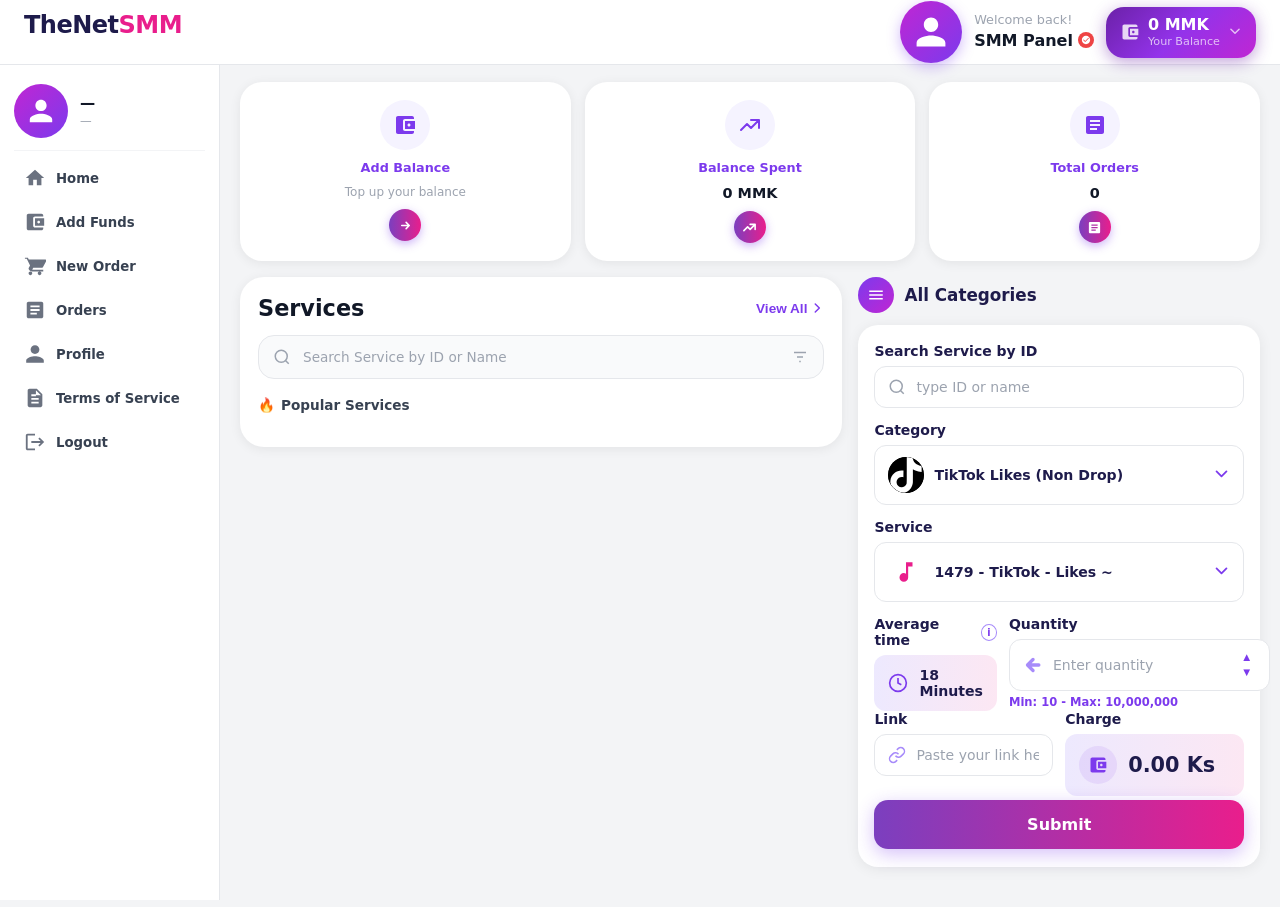
==== commit 08b73f3a: "Update index.html" ====
--- a/index.html
+++ b/index.html
@@ -466,7 +466,7 @@
 
         <!-- Loading overlay while fetching services -->
         <div id="orderLoadingOverlay" style="
-          display:flex; position:absolute; inset:0; background:rgba(255,255,255,0.9);
+          display:none; position:absolute; inset:0; background:rgba(255,255,255,0.9);
           border-radius:20px; z-index:10; align-items:center; justify-content:center;
           flex-direction:column; gap:12px;">
           <div style="width:38px;height:38px;border:3px solid #EDE9FE;border-top-color:#7C3AED;border-radius:50%;animation:spin .7s linear infinite"></div>
@@ -1189,15 +1189,18 @@
         services: services.sort((a, b) => parseInt(a.id) - parseInt(b.id)),
       }));
 
+    // Hide loading FIRST, then render (prevents spinner stuck if render throws)
+    setOrderLoading(false);
+    console.log('[Services] Loaded', ORDER_CATALOGUE.length, 'categories,',
+      Object.values(grouped).flat().length, 'total services');
+
     if (ORDER_CATALOGUE.length > 0) {
       currentCat = ORDER_CATALOGUE[0];
       currentSvc = currentCat.services[0] || null;
-      buildDropdowns();
-      buildServiceDropdown();
-      if (currentSvc) applySvc(currentSvc);
+      try { buildDropdowns(); } catch(e2) { console.error('[buildDropdowns]', e2); }
+      try { buildServiceDropdown(); } catch(e3) { console.error('[buildServiceDropdown]', e3); }
+      try { if (currentSvc) applySvc(currentSvc); } catch(e4) { console.error('[applySvc]', e4); }
     }
-    setOrderLoading(false);
-    console.log('[Services] Loaded', ORDER_CATALOGUE.length, 'categories');
   } catch (e) {
     setOrderLoading(false);
     console.error('[Services]', e.message);
@@ -1220,7 +1223,7 @@
   document.getElementById('catDrop').innerHTML = ORDER_CATALOGUE.map(c => `
     <div class="select-dropdown-item" onclick="selectCategory('${c.id}')">
       <div class="di-icon" style="background:${c.iconInfo.bg}">${c.iconInfo.svg}</div>
-      <span>${c.name}</span>
+      <span>${sanitizeHTML(c.name)}</span>
     </div>
   `).join('');
 
@@ -1749,7 +1752,6 @@
 
 ဤ Order ကို Cancel လုပ်မည်လား?
 
-• JAP API ကို စစ်ဆေးပြီးမှ Cancel ပြုလုပ်မည်
 • Refund ပမာဏ: Cancel အောင်မြင်မှ ပြန်ပေးမည်`)) return;
 
   const btn = document.getElementById('cancel-' + orderId);
@@ -1787,7 +1789,6 @@
       ? `❌ ${e.message}
 
 Order ကို Cancel မလုပ်နိုင်ပါ။
-(JAP ဘက်မှ ငြင်းပယ်ခဲ့သည်)`
       : `❌ Cancel မအောင်မြင်ပါ:
 ${e.message}`;
     alert(errMsg);
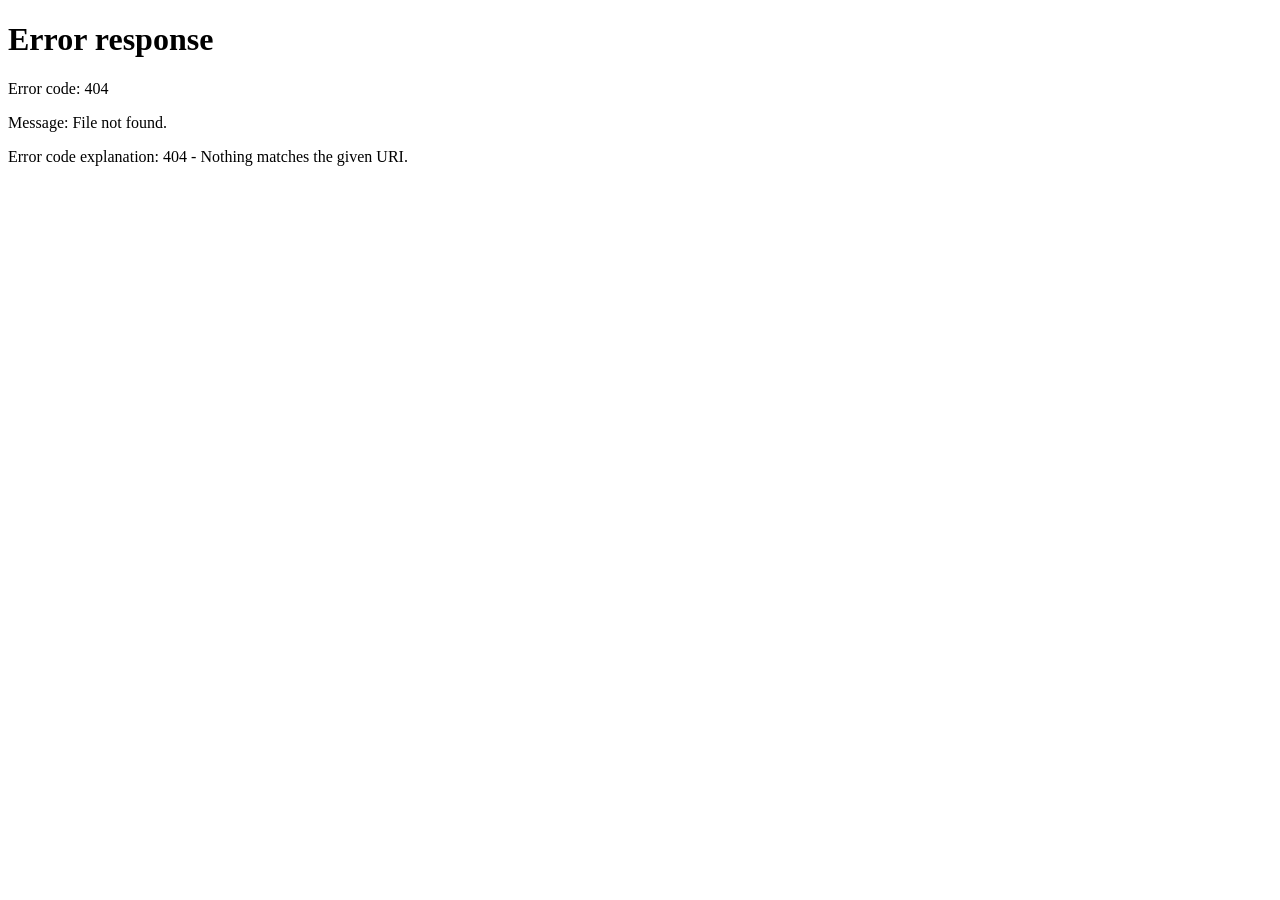
==== commit 95162f65: "Add files via upload" ====
--- a/index.html
+++ b/index.html
@@ -1752,6 +1752,7 @@
 
 ဤ Order ကို Cancel လုပ်မည်လား?
 
+• JAP API ကို စစ်ဆေးပြီးမှ Cancel ပြုလုပ်မည်
 • Refund ပမာဏ: Cancel အောင်မြင်မှ ပြန်ပေးမည်`)) return;
 
   const btn = document.getElementById('cancel-' + orderId);
@@ -1789,6 +1790,7 @@
       ? `❌ ${e.message}
 
 Order ကို Cancel မလုပ်နိုင်ပါ။
+(JAP ဘက်မှ ငြင်းပယ်ခဲ့သည်)`
       : `❌ Cancel မအောင်မြင်ပါ:
 ${e.message}`;
     alert(errMsg);
